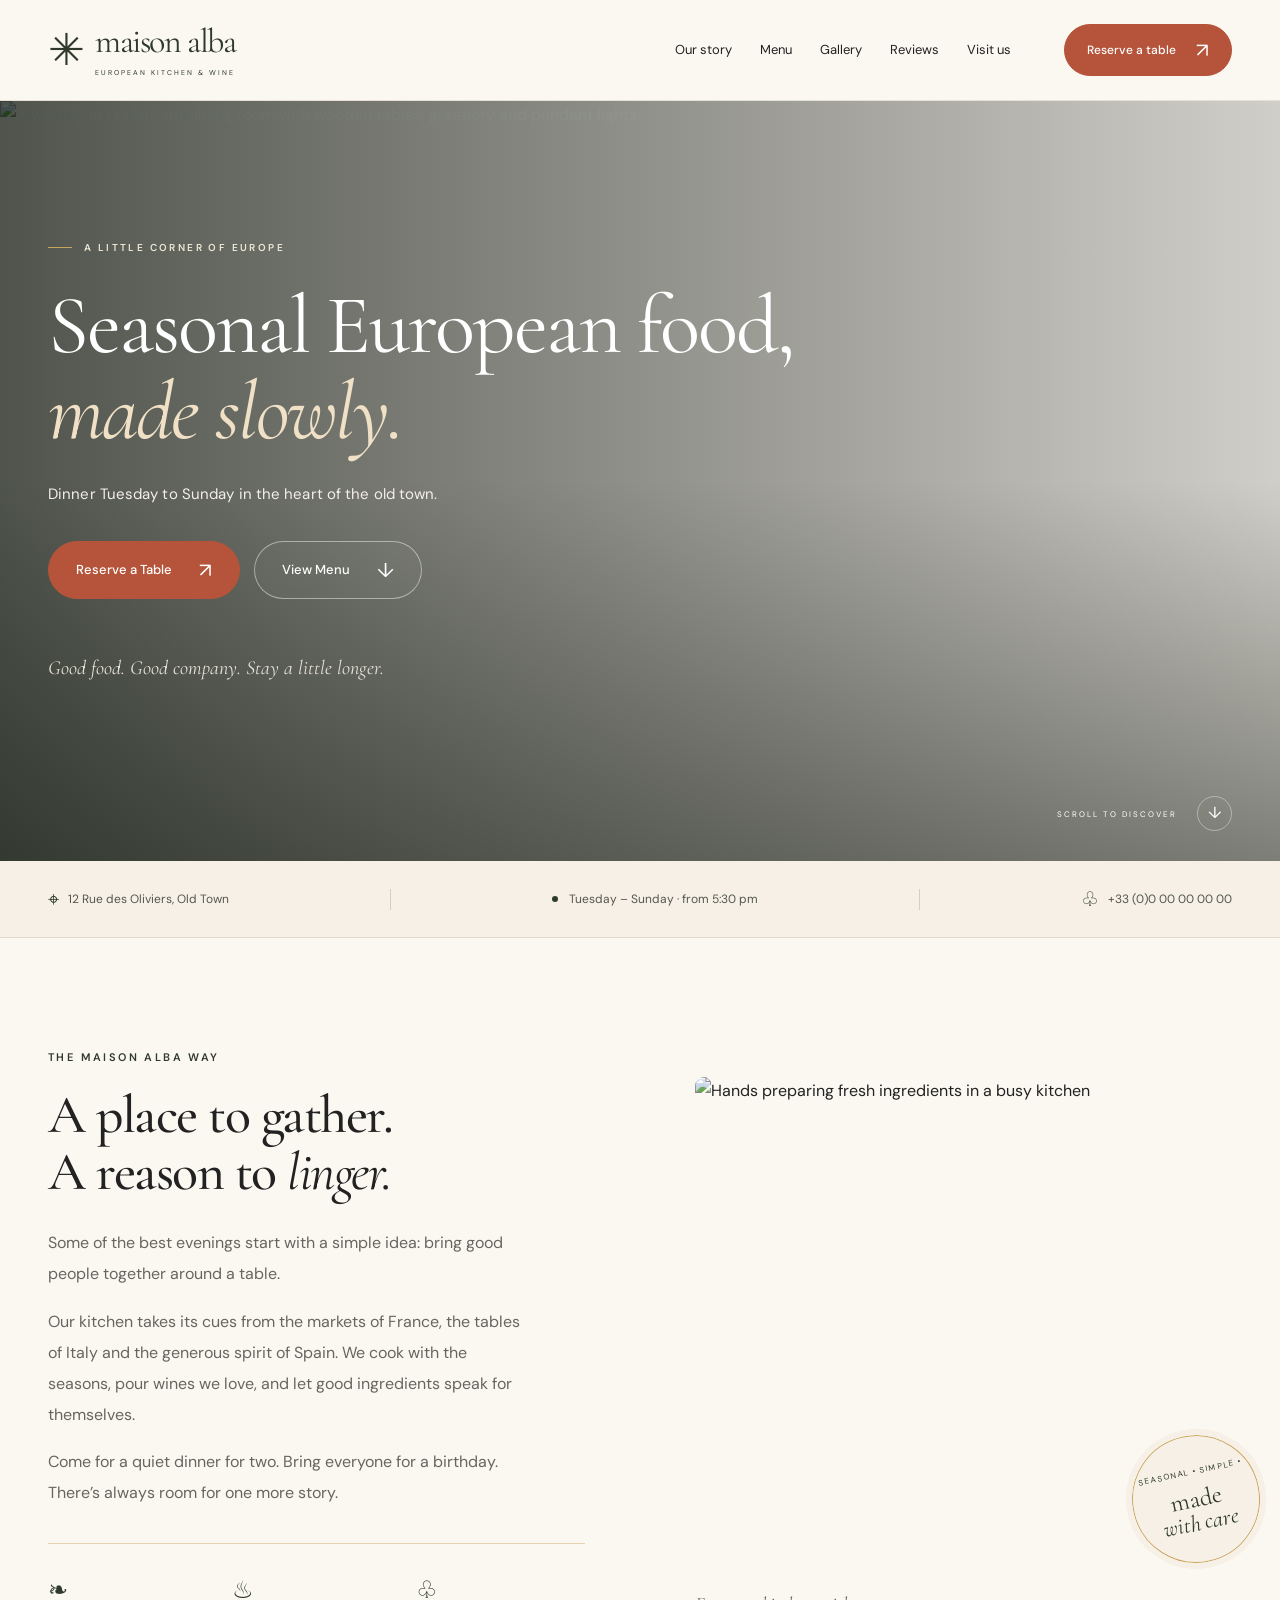
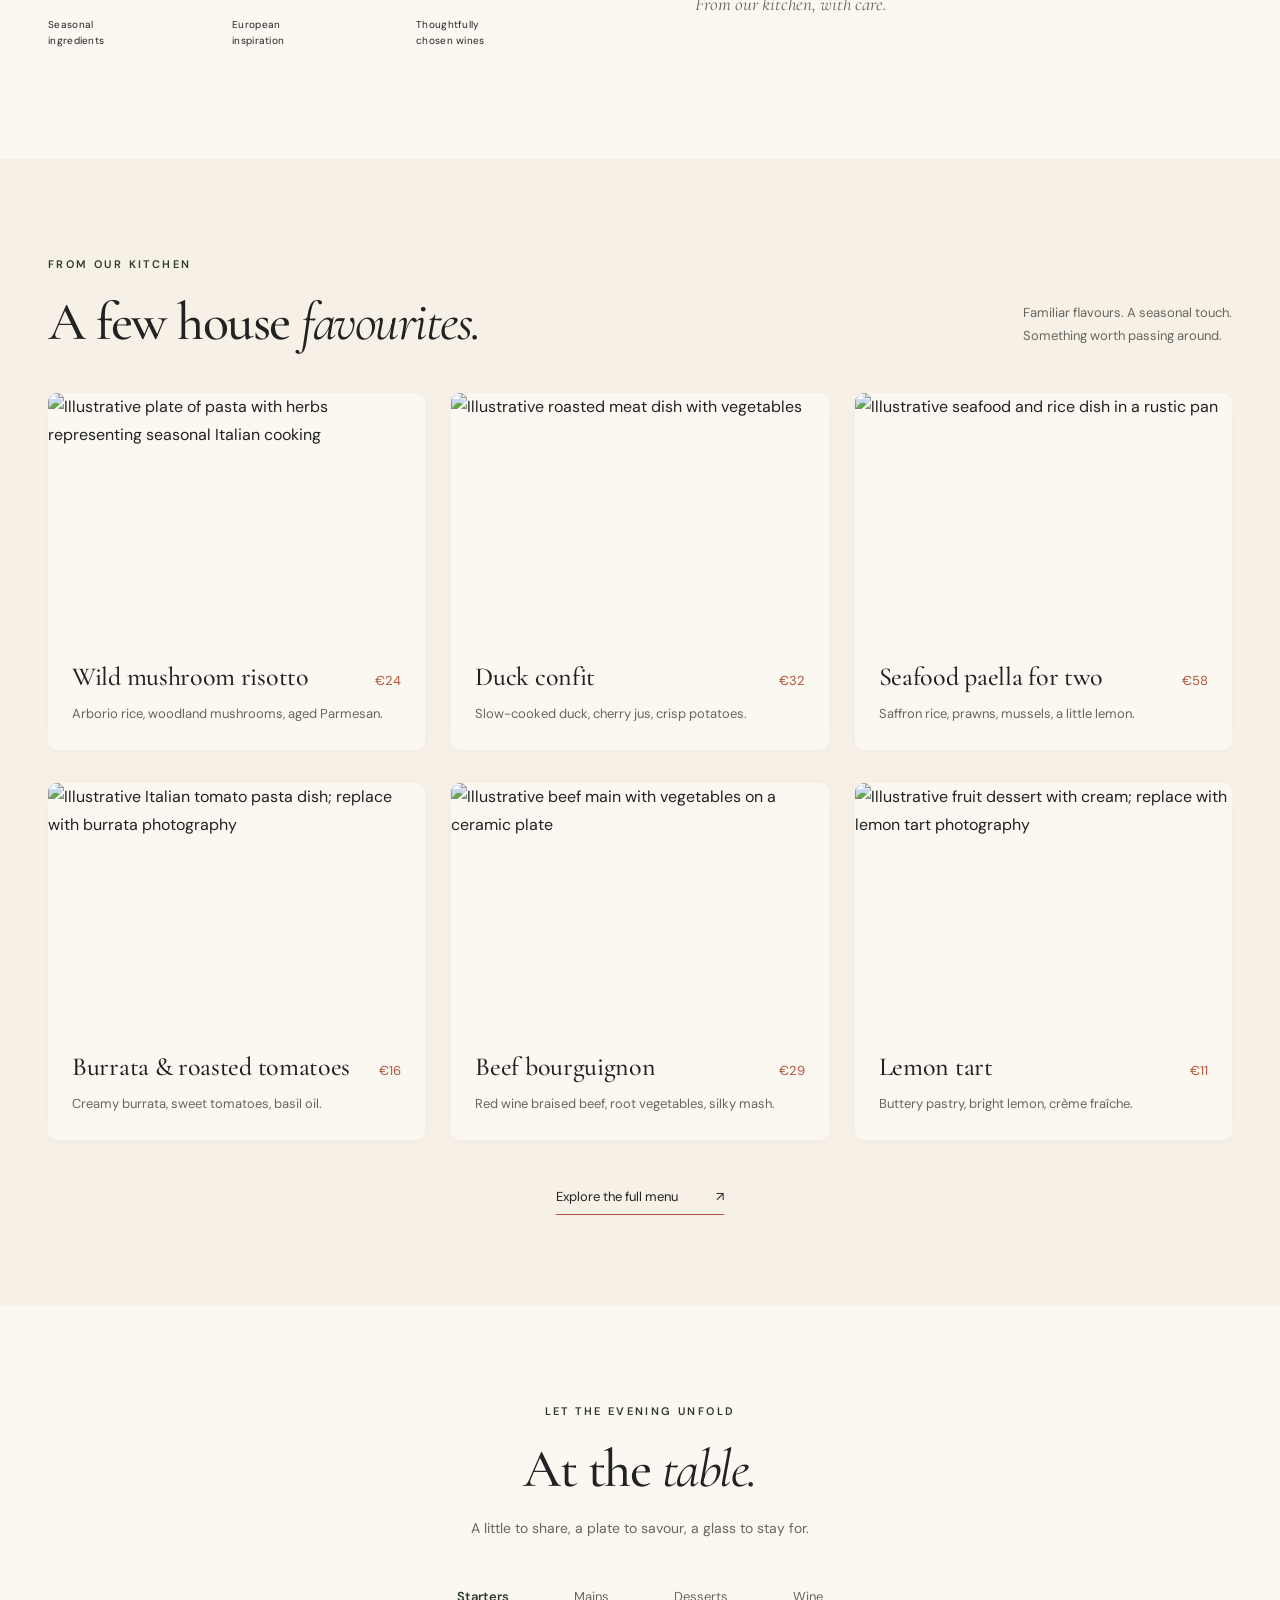
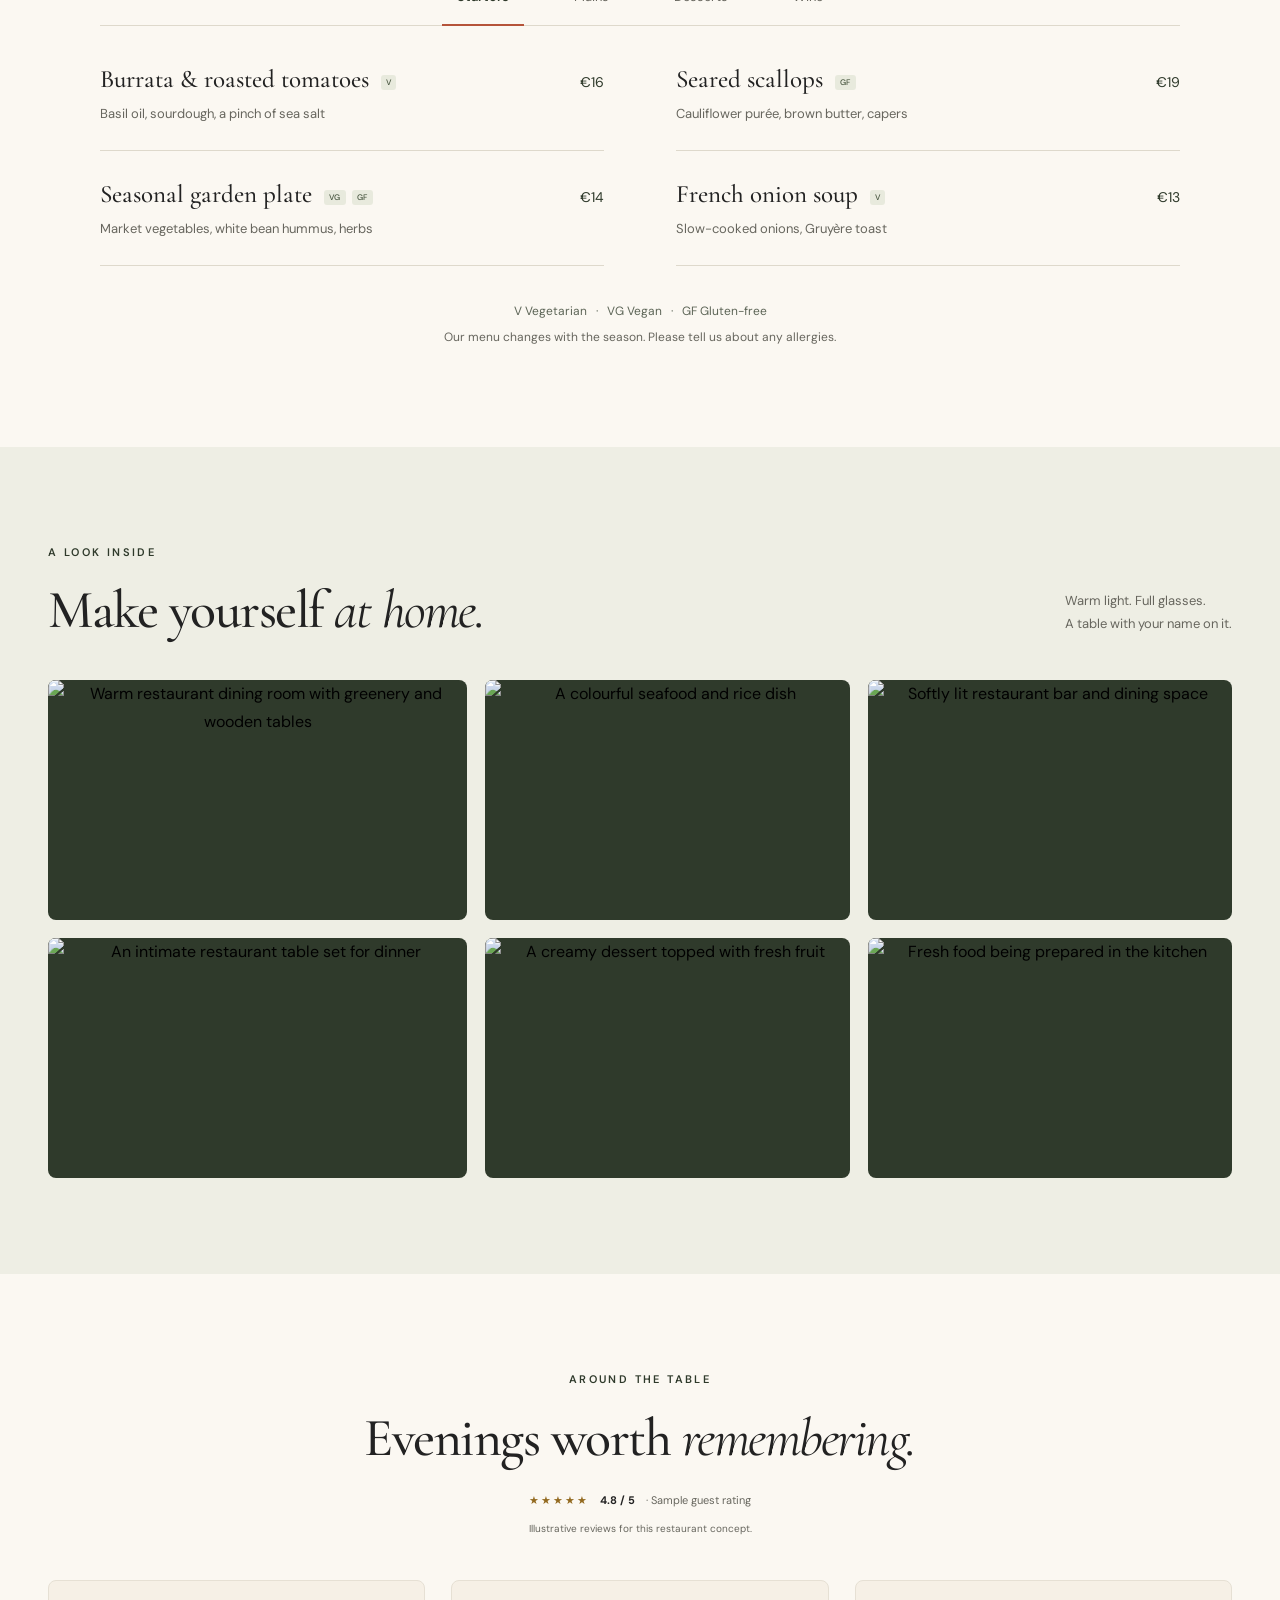
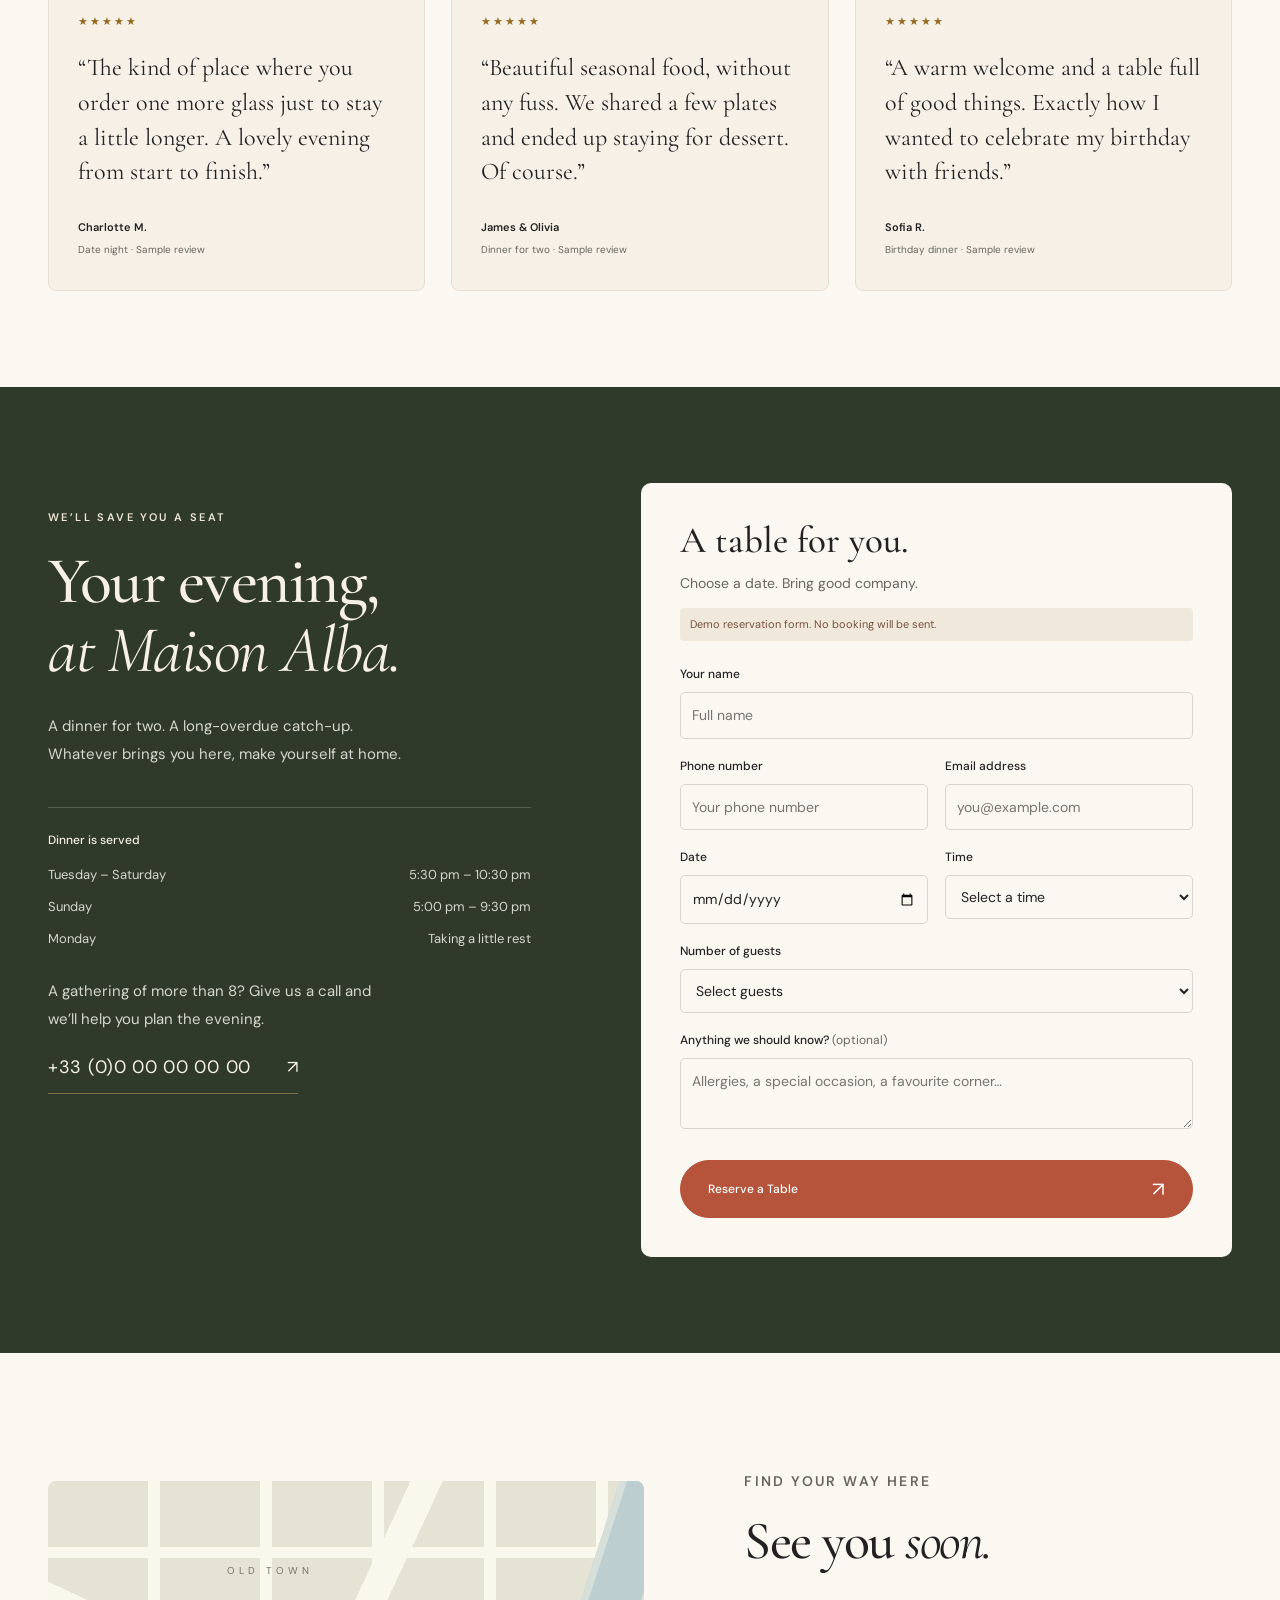
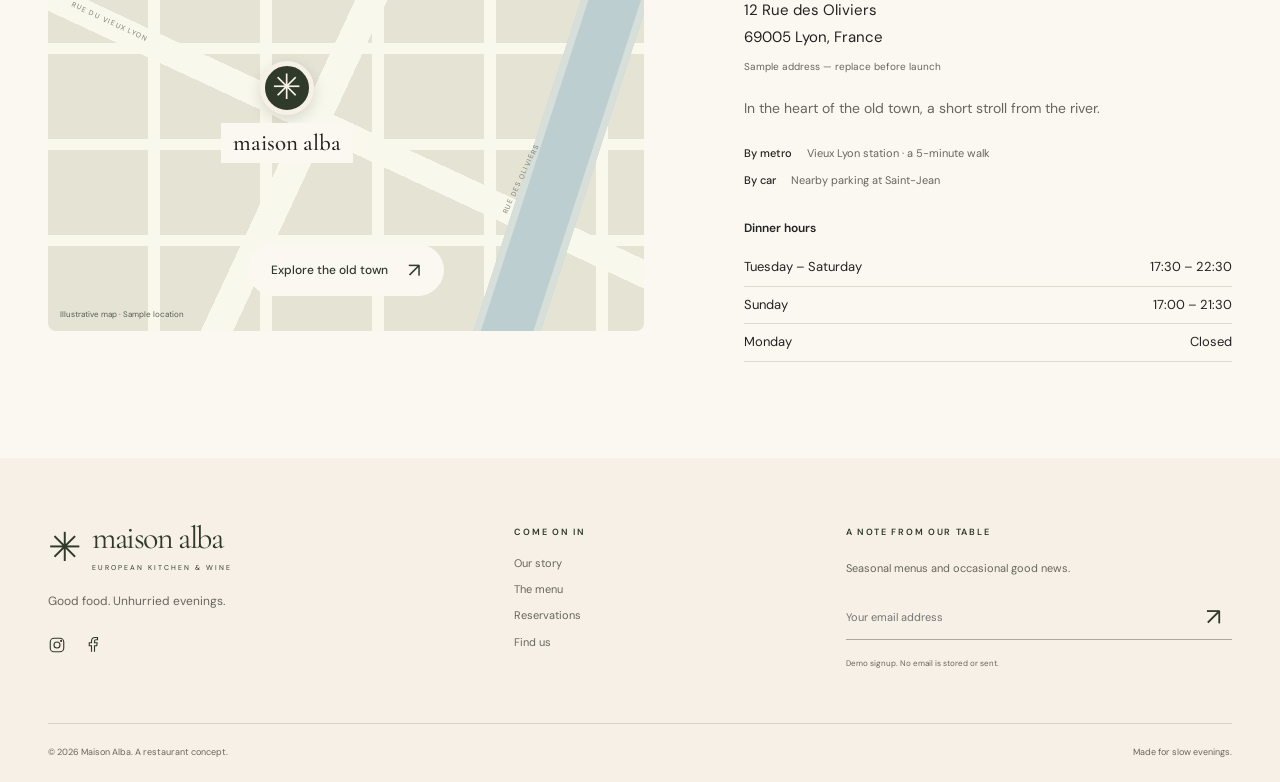
==== index.html @ 24b4eaa9 "Add Maison Alba restaurant landing page" ====
<!doctype html>
<html lang="en">
<head>
  <meta charset="utf-8">
  <meta name="viewport" content="width=device-width, initial-scale=1">
  <meta name="theme-color" content="#2F3A2B">
  <title>Maison Alba | Seasonal European Food, Made Slowly</title>
  <meta name="description" content="A little corner of Europe in the old town. Explore seasonal plates, discover the menu, and plan a relaxed evening at Maison Alba.">
  <meta property="og:title" content="Maison Alba — Good food. Unhurried evenings.">
  <meta property="og:description" content="Seasonal European food, made slowly. Discover our menu and find your place at the table.">
  <meta property="og:type" content="website">
  <meta property="og:url" content="https://maison-alba-old-town.bluishpig2.chatgpt.site">
  <meta property="og:image" content="https://images.unsplash.com/photo-1517248135467-4c7edcad34c4?auto=format&fit=crop&w=1200&q=85">
  <link rel="preconnect" href="https://fonts.googleapis.com">
  <link rel="preconnect" href="https://fonts.gstatic.com" crossorigin>
  <link href="https://fonts.googleapis.com/css2?family=Cormorant+Garamond:ital,wght@0,400;0,500;0,600;1,400;1,500&family=DM+Sans:wght@400;450;500;600;700&display=swap" rel="stylesheet">
  <link rel="preload" as="image" href="https://images.unsplash.com/photo-1517248135467-4c7edcad34c4?auto=format&fit=crop&w=1200&q=85">
  <link rel="stylesheet" href="styles.css">
  <!-- Demo business details: replace from config.js before using for a real restaurant. -->
  <script type="application/ld+json">{"@context":"https://schema.org","@type":"Restaurant","name":"Maison Alba (demonstration)","servesCuisine":["French","Italian","Spanish","Modern European"],"url":"https://maison-alba-old-town.bluishpig2.chatgpt.site","priceRange":"€€€","telephone":"+33 0 00 00 00 00","address":{"@type":"PostalAddress","streetAddress":"12 Rue des Oliviers (sample address)","addressLocality":"Lyon","postalCode":"69005","addressCountry":"FR"},"openingHoursSpecification":[{"@type":"OpeningHoursSpecification","dayOfWeek":["Tuesday","Wednesday","Thursday","Friday","Saturday"],"opens":"17:30","closes":"22:30"},{"@type":"OpeningHoursSpecification","dayOfWeek":"Sunday","opens":"17:00","closes":"21:30"}]}</script>
</head>
<body>
  <a class="skip-link" href="#main">Skip to content</a>
  <!-- Header -->
  <header class="header">
    <div class="header-inner wrap">
      <a class="wordmark" href="#" aria-label="Maison Alba home"><span class="brand-flower" aria-hidden="true">✳</span><span>maison alba<small>EUROPEAN KITCHEN & WINE</small></span></a>
      <nav class="navigation" id="navigation" aria-label="Main navigation"><a href="#story">Our story</a><a href="#menu">Menu</a><a href="#gallery">Gallery</a><a href="#reviews">Reviews</a><a href="#visit">Visit us</a></nav>
      <div class="header-actions"><a class="button button-small" href="#reserve">Reserve a table <span aria-hidden="true">↗</span></a><button class="menu-toggle" aria-label="Open menu" aria-expanded="false" aria-controls="navigation"><span></span><span></span></button></div>
    </div>
  </header>
  <main id="main">
    <!-- Hero -->
    <section class="hero" aria-labelledby="hero-title">
      <img class="hero-image" src="https://images.unsplash.com/photo-1517248135467-4c7edcad34c4?auto=format&fit=crop&w=1200&q=85" alt="A warmly lit restaurant dining room with wooden tables, greenery and pendant lights" width="2000" height="1333" fetchpriority="high">
      <div class="hero-shade"></div>
      <div class="hero-content wrap">
        <p class="eyebrow light"><span></span> A LITTLE CORNER OF EUROPE</p>
        <h1 id="hero-title">Seasonal European food,<br><em>made slowly.</em></h1>
        <p class="hero-subtitle">Dinner Tuesday to Sunday in the heart of the old town.</p>
        <div class="hero-buttons"><a class="button" href="#reserve">Reserve a Table <span aria-hidden="true">↗</span></a><a class="button button-outline" href="#menu">View Menu <span aria-hidden="true">↓</span></a></div>
        <p class="hero-footnote">Good food. Good company. Stay a little longer.</p>
      </div>
      <a href="#story" class="scroll-hint" aria-label="Discover our story"><span>SCROLL TO DISCOVER</span><span aria-hidden="true">↓</span></a>
    </section>
    <div class="info-strip"><div class="wrap"><a href="#visit"><span aria-hidden="true">⌖</span> 12 Rue des Oliviers, Old Town</a><span class="info-divider"></span><p><span class="open-dot"></span> Tuesday – Sunday · from 5:30 pm</p><span class="info-divider"></span><a data-phone href="#visit"><span aria-hidden="true">♧</span> +33 (0)0 00 00 00 00</a></div></div>
    <!-- Story -->
    <section class="story section wrap" id="story">
      <div class="story-copy reveal"><p class="eyebrow">THE MAISON ALBA WAY</p><h2>A place to gather.<br>A reason to <em>linger.</em></h2><p>Some of the best evenings start with a simple idea: bring good people together around a table.</p><p>Our kitchen takes its cues from the markets of France, the tables of Italy and the generous spirit of Spain. We cook with the seasons, pour wines we love, and let good ingredients speak for themselves.</p><p>Come for a quiet dinner for two. Bring everyone for a birthday. There’s always room for one more story.</p><div class="story-highlights"><div><span aria-hidden="true">❧</span>Seasonal<br>ingredients</div><div><span aria-hidden="true">♨</span>European<br>inspiration</div><div><span aria-hidden="true">♧</span>Thoughtfully<br>chosen wines</div></div></div>
      <div class="story-photo reveal"><img src="assets/kitchen.jpg" loading="lazy" width="900" height="1100" alt="Hands preparing fresh ingredients in a busy kitchen"><span class="photo-note">From our kitchen, with care.</span><div class="round-stamp" aria-hidden="true">SEASONAL • SIMPLE •<br><b>made<br><i>with care</i></b></div></div>
    </section>
    <!-- Signature dishes -->
    <section class="signature section" id="dishes"><div class="wrap"><div class="section-heading reveal"><div><p class="eyebrow">FROM OUR KITCHEN</p><h2>A few house <em>favourites.</em></h2></div><p>Familiar flavours. A seasonal touch.<br>Something worth passing around.</p></div><div class="dish-grid" id="dish-grid"></div><div class="center section-link"><a class="text-link" href="#menu">Explore the full menu <span aria-hidden="true">↗</span></a></div></div></section>
    <!-- Tabbed menu -->
    <section class="menu-section section wrap" id="menu"><div class="center reveal"><p class="eyebrow">LET THE EVENING UNFOLD</p><h2>At the <em>table.</em></h2><p>A little to share, a plate to savour, a glass to stay for.</p></div><div class="menu-tabs" role="tablist" aria-label="Menu categories"><button id="tab-starters" role="tab" aria-selected="true" aria-controls="menu-panel" data-category="Starters">Starters</button><button id="tab-mains" role="tab" aria-selected="false" aria-controls="menu-panel" tabindex="-1" data-category="Mains">Mains</button><button id="tab-desserts" role="tab" aria-selected="false" aria-controls="menu-panel" tabindex="-1" data-category="Desserts">Desserts</button><button id="tab-wine" role="tab" aria-selected="false" aria-controls="menu-panel" tabindex="-1" data-category="Wine">Wine</button></div><div id="menu-panel" class="menu-items" role="tabpanel" aria-labelledby="tab-starters" tabindex="0"></div><p class="menu-note">V Vegetarian &nbsp; · &nbsp; VG Vegan &nbsp; · &nbsp; GF Gluten-free<br><span>Our menu changes with the season. Please tell us about any allergies.</span></p></section>
    <!-- Gallery -->
    <section class="gallery-section section" id="gallery"><div class="wrap"><div class="section-heading reveal"><div><p class="eyebrow">A LOOK INSIDE</p><h2>Make yourself <em>at home.</em></h2></div><p>Warm light. Full glasses.<br>A table with your name on it.</p></div><div class="gallery-grid" id="gallery-grid"></div></div></section>
    <!-- Clearly labelled illustrative reviews -->
    <section class="reviews section wrap" id="reviews"><div class="center reveal"><p class="eyebrow">AROUND THE TABLE</p><h2>Evenings worth <em>remembering.</em></h2><div class="rating-badge"><span aria-hidden="true">★★★★★</span> <b>4.8 / 5</b> <span>· Sample guest rating</span></div><p class="demo-caption">Illustrative reviews for this restaurant concept.</p></div><div class="review-grid"><figure class="review-card reveal"><div class="stars" aria-label="5 out of 5 stars">★★★★★</div><blockquote>“The kind of place where you order one more glass just to stay a little longer. A lovely evening from start to finish.”</blockquote><figcaption>Charlotte M.<span>Date night · Sample review</span></figcaption></figure><figure class="review-card reveal"><div class="stars" aria-label="5 out of 5 stars">★★★★★</div><blockquote>“Beautiful seasonal food, without any fuss. We shared a few plates and ended up staying for dessert. Of course.”</blockquote><figcaption>James & Olivia<span>Dinner for two · Sample review</span></figcaption></figure><figure class="review-card reveal"><div class="stars" aria-label="5 out of 5 stars">★★★★★</div><blockquote>“A warm welcome and a table full of good things. Exactly how I wanted to celebrate my birthday with friends.”</blockquote><figcaption>Sofia R.<span>Birthday dinner · Sample review</span></figcaption></figure></div></section>
    <!-- Reservation inquiry demo: connect an endpoint in config.js for production. -->
    <section class="reservation-section section" id="reserve"><div class="wrap reservation-grid"><div class="reservation-copy reveal"><p class="eyebrow light">WE’LL SAVE YOU A SEAT</p><h2>Your evening,<br><em>at Maison Alba.</em></h2><p>A dinner for two. A long-overdue catch-up.<br>Whatever brings you here, make yourself at home.</p><div class="reservation-hours"><h3>Dinner is served</h3><p>Tuesday – Saturday <span>5:30 pm – 10:30 pm</span></p><p>Sunday <span>5:00 pm – 9:30 pm</span></p><p>Monday <span>Taking a little rest</span></p></div><p class="group-note">A gathering of more than 8? Give us a call and we’ll help you plan the evening.</p><a class="light-link" data-phone href="#visit">+33 (0)0 00 00 00 00 <span aria-hidden="true">↗</span></a></div><form class="reservation-form" id="reservation-form" novalidate><h3>A table for you.</h3><p class="form-intro">Choose a date. Bring good company.</p><p class="demo-notice">Demo reservation form. No booking will be sent.</p><div class="form-grid"><div class="field full"><label for="name">Your name</label><input id="name" name="name" autocomplete="name" placeholder="Full name" required maxlength="100"><span class="error" id="name-error"></span></div><div class="field"><label for="phone">Phone number</label><input id="phone" name="phone" autocomplete="tel" type="tel" placeholder="Your phone number" required maxlength="30"><span class="error" id="phone-error"></span></div><div class="field"><label for="email">Email address</label><input id="email" name="email" autocomplete="email" type="email" placeholder="you@example.com" required maxlength="160"><span class="error" id="email-error"></span></div><div class="field"><label for="date">Date</label><input id="date" name="date" type="date" required><span class="error" id="date-error"></span></div><div class="field"><label for="time">Time</label><select id="time" name="time" required><option value="">Select a time</option>17:30</option><option>18:00</option><option>18:30</option><option>19:00</option><option>19:30</option><option>20:00</option><option>20:30</option><option>21:00</option></select><span class="error" id="time-error"></span></div><div class="field full"><label for="guests">Number of guests</label><select id="guests" name="guests" required><option value="">Select guests</option><option value="1">1 guest</option><option value="2">2 guests</option><option value="3">3 guests</option><option value="4">4 guests</option><option value="5">5 guests</option><option value="6">6 guests</option><option value="7">7 guests</option><option value="8">8 guests</option></select><span class="error" id="guests-error"></span></div><div class="field full"><label for="requests">Anything we should know? <span>(optional)</span></label><textarea id="requests" name="requests" rows="2" placeholder="Allergies, a special occasion, a favourite corner…" maxlength="1000"></textarea></div></div><button class="button form-submit" type="submit">Reserve a Table <span aria-hidden="true">↗</span></button><p class="form-status" id="reservation-status" role="status" tabindex="-1"></p></form></div></section>
    <!-- Visit: intentionally a map placeholder, with a real external directions action. -->
    <section class="visit section wrap" id="visit"><div class="visit-map" role="img" aria-label="Illustrative street map of the old town. This is a map placeholder, not the restaurant’s actual location."><div class="map-river"></div><span class="map-street street-one">RUE DU VIEUX LYON</span><span class="map-street street-two">RUE DES OLIVIERS</span><div class="map-pin"><span aria-hidden="true">✳</span><b>maison alba</b></div><span class="map-label">OLD TOWN</span><span class="map-disclaimer">Illustrative map · Sample location</span><a class="button button-small" href="https://www.google.com/maps/search/?api=1&query=Vieux+Lyon+France" target="_blank" rel="noopener">Explore the old town <span aria-hidden="true">↗</span></a></div><div class="visit-copy reveal"><p class="eyebrow">FIND YOUR WAY HERE</p><h2>See you <em>soon.</em></h2><address>12 Rue des Oliviers<br>69005 Lyon, France <small>Sample address — replace before launch</small></address><p>In the heart of the old town, a short stroll from the river.</p><div class="travel-info"><p><b>By metro</b> Vieux Lyon station · a 5-minute walk</p><p><b>By car</b> Nearby parking at Saint-Jean</p></div><table><caption>Dinner hours</caption><tbody><tr><th scope="row">Tuesday – Saturday</th><td>17:30 – 22:30</td></tr><tr><th scope="row">Sunday</th><td>17:00 – 21:30</td></tr><tr><th scope="row">Monday</th><td>Closed</td></tr></tbody></table></div></section>
  </main>
  <!-- Footer -->
  <footer class="footer"><div class="wrap footer-top"><div><a class="wordmark" href="#"><span class="brand-flower" aria-hidden="true">✳</span><span>maison alba<small>EUROPEAN KITCHEN & WINE</small></span></a><p>Good food. Unhurried evenings.</p><div class="social-links"><a href="https://www.instagram.com/" target="_blank" rel="noopener" aria-label="Instagram (placeholder profile)"><svg viewBox="0 0 24 24" aria-hidden="true"><rect x="3" y="3" width="18" height="18" rx="5"/><circle cx="12" cy="12" r="4"/><circle cx="17.5" cy="6.5" r=".7"/></svg></a><a href="https://www.facebook.com/" target="_blank" rel="noopener" aria-label="Facebook (placeholder profile)"><svg viewBox="0 0 24 24" aria-hidden="true"><path d="M14 21v-8h3l.5-4H14V7c0-1 .5-2 2-2h2V2h-3c-3 0-5 2-5 5v2H7v4h3v8"/></svg></a></div></div><div class="footer-nav"><p class="eyebrow">COME ON IN</p><a href="#story">Our story</a><a href="#menu">The menu</a><a href="#reserve">Reservations</a><a href="#visit">Find us</a></div><div class="newsletter"><p class="eyebrow">A NOTE FROM OUR TABLE</p><p>Seasonal menus and occasional good news.</p><form id="newsletter-form" novalidate><label class="sr-only" for="newsletter-email">Email address</label><div class="newsletter-input"><input id="newsletter-email" type="email" placeholder="Your email address" autocomplete="email" required><button type="submit" aria-label="Join the newsletter">↗</button></div><p id="newsletter-status" role="status"></p></form><small>Demo signup. No email is stored or sent.</small></div></div><div class="wrap footer-bottom"><span>© <span id="year">2026</span> Maison Alba. A restaurant concept.</span><span>Made for slow evenings.</span></div></footer>
  <div class="mobile-reserve"><a class="button" href="#reserve">Reserve a Table <span aria-hidden="true">↗</span></a></div>
  <dialog id="lightbox" aria-label="Photo gallery"><button class="lightbox-close" aria-label="Close photo">×</button><button class="lightbox-prev" aria-label="Previous photo">←</button><figure><img id="lightbox-image" src="https://images.unsplash.com/photo-1517248135467-4c7edcad34c4?auto=format&fit=crop&w=1200&q=85" alt=""><figcaption id="lightbox-caption"></figcaption></figure><button class="lightbox-next" aria-label="Next photo">→</button></dialog>
  <script src="config.js"></script><script src="app.js"></script>
</body>
</html>
---- styles.css ----
/* Foundations */
:root{--olive:#2f3a2b;--cream:#f6f0e6;--paper:#fbf8f2;--terracotta:#b5543a;--gold:#c9a45c;--ink:#222;--muted:#67665e;--line:#ded9cc;--serif:'Cormorant Garamond',Georgia,serif;--sans:'DM Sans',sans-serif}
*{box-sizing:border-box}html{scroll-behavior:smooth;scroll-padding-top:105px}body{margin:0;background:var(--paper);color:var(--ink);font-family:var(--sans);font-size:16px;line-height:1.75}button,input,select,textarea{font:inherit}button,a,input,select,textarea{-webkit-tap-highlight-color:transparent}a{color:inherit;text-decoration:none}button{cursor:pointer}button:disabled{cursor:wait;opacity:.65}img{display:block;width:100%;object-fit:cover}h1,h2,h3,p,figure{margin:0}h1,h2,h3{font-family:var(--serif);font-weight:500;line-height:1.05}h2{font-size:clamp(43px,4.2vw,61px);letter-spacing:-1.5px}h2 em,h1 em{font-weight:400}h3{font-size:30px}p+p{margin-top:16px}::selection{background:#d6c59f;color:var(--olive)}:focus-visible{outline:3px solid var(--terracotta);outline-offset:5px}.wrap{width:min(1200px,calc(100% - 96px));margin-inline:auto}.section{padding-top:96px;padding-bottom:96px}.center{text-align:center}.eyebrow{font-size:11px;letter-spacing:2.4px;font-weight:600;color:var(--olive);margin-bottom:20px}.eyebrow.light{color:#eee7d6}.button{display:inline-flex;align-items:center;justify-content:center;gap:27px;min-height:52px;padding:13px 27px;background:var(--terracotta);border:1px solid var(--terracotta);border-radius:40px;color:#fff;font-size:13px;font-weight:500;line-height:1.5;transition:transform .2s,background .2s,box-shadow .2s;white-space:nowrap}.button:hover{transform:translateY(-3px);background:#98452f;box-shadow:0 6px 20px #0001}.button span{font-size:20px;font-weight:400}.button-small{min-height:45px;padding:10px 22px;font-size:12px;gap:20px}.button-outline{border-color:#ffffff75;background:#ffffff08;backdrop-filter:blur(4px)}.button-outline:hover{background:#ffffff20}.text-link{font-size:13px;border-bottom:1px solid var(--terracotta);padding-bottom:9px}.text-link span{margin-left:35px}.skip-link{position:fixed;top:-100px;left:20px;background:var(--cream);padding:12px;z-index:100}.skip-link:focus{top:10px}.sr-only{position:absolute;width:1px;height:1px;padding:0;overflow:hidden;clip:rect(0,0,0,0);white-space:nowrap;border:0}
/* Sticky navigation */
.header{position:sticky;top:0;z-index:30;background:var(--paper);border-bottom:1px solid #e6e0d5}.header-inner{height:100px;display:flex;align-items:center;justify-content:space-between;gap:30px}.wordmark{display:inline-flex;align-items:center;gap:10px;color:var(--olive);flex-shrink:0}.wordmark>span:last-child{font-family:var(--serif);font-size:34px;line-height:1;letter-spacing:-1.4px}.wordmark small{font-family:var(--sans);display:block;letter-spacing:2px;font-size:7px;margin-top:10px;text-align:center}.brand-flower{font-size:44px;line-height:1;font-weight:400}.navigation{display:flex;gap:28px;margin-left:auto;margin-right:23px;font-size:12px}.navigation a{padding-block:10px;position:relative}.navigation a:after{content:'';position:absolute;height:1px;bottom:4px;left:0;right:100%;background:var(--terracotta);transition:right .25s}.navigation a:hover:after{right:0}.header-actions{display:flex;align-items:center;gap:18px}.menu-toggle{display:none;border:0;background:none;width:30px;height:32px;padding:6px 0}.menu-toggle span{display:block;height:1px;background:var(--olive);margin:6px 0;transition:transform .2s}
/* Immersive hero and location strip */
.hero{position:relative;min-height:665px;height:min(760px,calc(100svh - 100px));max-height:850px;isolation:isolate;color:white;display:flex;align-items:center}.hero-image{position:absolute;inset:0;height:100%;z-index:-3;object-position:center 57%}.hero-shade{position:absolute;inset:0;z-index:-2;background:linear-gradient(90deg,#11180fbb 0%,#171c1475 52%,#171b1430 100%),linear-gradient(0deg,#12180d70,transparent 50%)}.hero-content{padding-top:28px;padding-bottom:65px}.hero .eyebrow{font-size:10px;display:flex;align-items:center;gap:12px;margin-bottom:26px}.hero .eyebrow span{width:24px;height:1px;background:var(--gold)}h1{font-size:clamp(62px,6.5vw,94px);font-weight:400;letter-spacing:-2px;line-height:1.04;max-width:1000px;text-wrap:balance}h1 em{color:#efe0c6}.hero-subtitle{font-size:15px;margin-top:25px;color:#f5f0e7;letter-spacing:.1px}.hero-buttons{display:flex;gap:14px;margin-top:34px}.hero-footnote{font-family:var(--serif);font-style:italic;font-size:20px;color:#e7e1d5;margin-top:52px}.scroll-hint{position:absolute;bottom:30px;right:max(48px,calc((100vw - 1200px)/2));display:flex;align-items:center;gap:20px}.scroll-hint span:first-child{font-size:8px;letter-spacing:2px}.scroll-hint span:last-child{border:1px solid #ffffff60;border-radius:50%;width:35px;height:35px;text-align:center;line-height:32px}.info-strip{background:var(--cream);border-bottom:1px solid var(--line)}.info-strip .wrap{display:flex;align-items:center;justify-content:space-between;gap:25px;min-height:76px;font-size:11px;color:#54574e}.info-strip p{margin:0}.info-strip a{display:flex;align-items:center;gap:9px}.info-strip a>span{font-size:20px;color:var(--olive)}.info-divider{width:1px;height:21px;background:#d9cfb8}.open-dot{display:inline-block;width:6px;height:6px;background:var(--olive);border-radius:50%;vertical-align:middle;margin-right:8px}
/* Our story */
.story{display:grid;grid-template-columns:1fr 1fr;gap:110px;align-items:center;padding-top:110px;padding-bottom:110px}.story-copy h2{margin-bottom:27px}.story-copy>p:not(.eyebrow){font-size:14px;color:var(--muted);max-width:480px;line-height:1.95}.story-photo{position:relative;padding-bottom:29px}.story-photo>img{height:515px;border-radius:9px;object-position:42% center;filter:saturate(.7)}.photo-note{position:absolute;bottom:0;left:0;font-family:var(--serif);font-size:19px;font-style:italic;color:var(--muted)}.round-stamp{position:absolute;right:-28px;bottom:58px;width:128px;height:128px;border-radius:50%;background:var(--cream);border:1px solid var(--gold);outline:6px solid var(--cream);color:var(--olive);display:flex;align-items:center;justify-content:center;text-align:center;flex-direction:column;font-size:8px;letter-spacing:1.3px;transform:rotate(-12deg)}.round-stamp b{font:25px/.9 var(--serif);margin-top:10px;letter-spacing:0}.round-stamp i{font-size:23px}.story-highlights{display:grid;grid-template-columns:repeat(3,1fr);margin-top:34px;padding-top:27px;border-top:1px solid #c9a45c70;gap:15px}.story-highlights>div{font-size:10px;line-height:1.6;letter-spacing:.3px}.story-highlights span{display:block;font-size:24px;color:var(--olive);margin-bottom:8px}
/* Dish cards */
.signature{background:var(--cream)}.section-heading{display:flex;justify-content:space-between;align-items:flex-end;gap:40px;margin-bottom:42px}.section-heading>p{font-size:13px;line-height:1.8;color:var(--muted);padding-bottom:3px}.dish-grid{display:grid;grid-template-columns:repeat(3,1fr);gap:33px 26px}.dish-card{overflow:hidden;background:var(--paper);border-radius:9px;box-shadow:0 2px 12px #2f3a2b06}.dish-photo{overflow:hidden}.dish-photo img{height:248px;transition:transform .6s;filter:saturate(.8)}.dish-card:hover img{transform:scale(1.05)}.dish-copy{padding:22px 24px 25px}.dish-title{display:flex;align-items:baseline;justify-content:space-between;gap:10px}.dish-title h3{font-size:26px;letter-spacing:-.3px}.dish-title>span{font-size:13px;color:var(--terracotta);white-space:nowrap}.dish-copy p{font-size:11px;color:var(--muted);line-height:1.8;margin-top:9px}.section-link{margin-top:42px}
/* Menu */
.menu-section{max-width:1080px}.menu-section .center>p:last-child{margin-top:18px;font-size:14px;color:var(--muted)}.menu-tabs{display:flex;justify-content:center;gap:35px;margin:33px auto 40px;border-bottom:1px solid var(--line)}.menu-tabs button{border:0;background:none;padding:13px 15px 16px;font-size:13px;color:var(--muted);position:relative}.menu-tabs button[aria-selected=true]{color:var(--olive);font-weight:600}.menu-tabs button[aria-selected=true]:after{content:'';position:absolute;bottom:-1px;left:0;right:0;height:2px;background:var(--terracotta)}.menu-items{display:grid;grid-template-columns:1fr 1fr;column-gap:72px;row-gap:30px;min-height:200px}.menu-item{padding-bottom:23px;border-bottom:1px solid var(--line)}.menu-item-title{display:flex;justify-content:space-between;gap:18px;align-items:baseline}.menu-item h3{font-size:25px}.menu-item-title>span{font-size:14px;color:var(--olive)}.menu-item p{font-size:12px;color:var(--muted);margin-top:9px}.diet{display:inline-block;font-size:8px;letter-spacing:.4px;padding:1px 5px;background:#e8eadd;color:#47553f;border-radius:3px;margin-left:6px;vertical-align:middle;font-family:var(--sans);line-height:1.6}.menu-note{text-align:center;font-size:10px;color:#5d6557;margin-top:32px;line-height:2.2}.menu-note span{color:var(--muted)}
/* Gallery */
.gallery-section{background:#eeeee4}.gallery-grid{display:grid;grid-template-columns:1.15fr 1fr 1fr;grid-template-rows:240px 240px;gap:18px}.gallery-photo{padding:0;border:0;position:relative;overflow:hidden;border-radius:8px;background:var(--olive)}.gallery-photo img{height:100%;transition:transform .6s;filter:saturate(.7)}.gallery-photo:hover img{transform:scale(1.05)}.gallery-photo:after{content:'↗';position:absolute;bottom:15px;right:15px;width:33px;height:33px;border:1px solid #ffffff80;border-radius:50%;color:#fff;line-height:30px;background:#0002;opacity:0;transition:opacity .2s}.gallery-photo:hover:after,.gallery-photo:focus-visible:after{opacity:1}
/* Guest quotes */
.rating-badge{display:inline-flex;align-items:center;gap:11px;font-size:11px;margin-top:25px}.rating-badge>span:first-child,.stars{color:#936a20;letter-spacing:2px}.rating-badge>span:last-child{color:var(--muted)}.demo-caption{font-size:10px;color:var(--muted);margin-top:7px}.review-grid{display:grid;grid-template-columns:repeat(3,1fr);gap:26px;margin-top:42px}.review-card{padding:31px 29px;background:var(--cream);border:1px solid #e6e0d4;border-radius:8px}.stars{font-size:11px}.review-card blockquote{font-family:var(--serif);font-size:24px;line-height:1.45;margin:20px 0 28px}.review-card figcaption{font-size:11px;font-weight:600}.review-card figcaption span{display:block;font-weight:400;color:var(--muted);font-size:10px;margin-top:4px}
/* Reservations */
.reservation-section{background:var(--olive);color:var(--cream)}.reservation-grid{display:grid;grid-template-columns:.9fr 1.1fr;gap:110px;align-items:start}.reservation-copy{padding-top:25px}.reservation-copy h2{font-size:66px}.reservation-copy>p:not(.eyebrow){color:#d5d8ce;font-size:13px;margin-top:26px;line-height:1.9}.reservation-hours{margin-top:38px;border-top:1px solid #ffffff30;padding-top:26px}.reservation-hours h3{font-family:var(--sans);font-size:12px;margin-bottom:18px;font-weight:500}.reservation-hours p{font-size:11px;color:#d5d8ce;display:flex;justify-content:space-between;gap:20px}.reservation-hours p+p{margin-top:9px}.reservation-copy .group-note{font-size:11px;max-width:340px;margin-top:30px}.light-link{display:inline-block;font-size:18px;letter-spacing:.7px;margin-top:18px;border-bottom:1px solid #c9a45c80;padding-bottom:10px}.light-link span{margin-left:30px}.reservation-form{background:var(--paper);color:var(--ink);border-radius:10px;padding:39px}.reservation-form h3{font-size:37px}.form-intro{font-size:12px;color:var(--muted);margin-top:10px}.demo-notice{font-size:10px;color:#77523f;margin:13px 0 23px;padding:7px 10px;background:#f0e9db;border-radius:4px}.form-grid{display:grid;grid-template-columns:1fr 1fr;gap:17px}.field{min-width:0}.field.full{grid-column:1/-1}.field label{display:block;font-size:10px;font-weight:500;margin-bottom:7px}.field label span{font-weight:400;color:var(--muted)}.field input,.field select,.field textarea{width:100%;min-width:0;background:transparent;border:1px solid #d7d6cc;border-radius:5px;padding:10px 11px;font-size:11px;color:var(--ink);min-height:42px}.field input::placeholder,.field textarea::placeholder{color:#75756d;opacity:1}.field textarea{resize:vertical;min-height:80px}.field input[aria-invalid=true],.field select[aria-invalid=true]{border-color:#a13e2b}.error{display:block;font-size:10px;color:#a13e2b;line-height:1.5;margin-top:4px}.error:empty{display:none}.form-submit{margin-top:22px;width:100%;font-size:12px;justify-content:space-between}.form-status{font-size:12px;color:var(--olive);margin-top:13px;line-height:1.7}.form-status:empty{display:none}
/* Visit */
.visit{display:grid;grid-template-columns:1.1fr .9fr;gap:100px;align-items:center}.visit-copy h2{margin-bottom:27px}.visit-copy address{font-style:normal;font-size:15px;line-height:1.8}.visit-copy address small{display:block;font-size:10px;color:var(--muted);margin-top:7px}.visit-copy>p{font-size:12px;color:var(--muted);margin-top:20px}.travel-info{margin-top:24px}.travel-info p{font-size:11px;color:var(--muted);margin-top:7px}.travel-info b{font-weight:500;color:var(--ink);margin-right:12px}.visit table{width:100%;border-collapse:collapse;margin-top:28px;font-size:11px}.visit caption{text-align:left;font-size:12px;margin-bottom:10px;font-weight:600}.visit th{text-align:left;font-weight:400}.visit td{text-align:right}.visit td,.visit th{padding:7px 0;border-bottom:1px solid var(--line)}.visit-map{height:450px;background-color:#e5e3d3;background-image:linear-gradient(25deg,transparent 44%,#f9f8ec 44%,#f9f8ec 48%,transparent 48%),linear-gradient(115deg,transparent 45%,#f9f8ec 45%,#f9f8ec 49%,transparent 49%),repeating-linear-gradient(0deg,transparent 0,transparent 85px,#f9f8ec 85px,#f9f8ec 96px),repeating-linear-gradient(90deg,transparent 0,transparent 100px,#f9f8ec 100px,#f9f8ec 112px);position:relative;overflow:hidden;border-radius:8px}.map-river{position:absolute;right:35px;top:-80px;width:64px;height:630px;background:#bcced0;transform:rotate(18deg);border-inline:7px solid #d6dfd9}.map-pin{position:absolute;top:40%;left:29%;display:flex;align-items:center;flex-direction:column}.map-pin>span{width:54px;height:54px;color:var(--cream);background:var(--olive);border:5px solid var(--cream);border-radius:50%;font-size:35px;text-align:center;line-height:42px;box-shadow:0 5px 15px #0002}.map-pin b{font-family:var(--serif);font-size:23px;background:var(--paper);padding:0 12px;margin-top:8px;font-weight:500}.map-label{position:absolute;top:18%;left:30%;letter-spacing:4px;font-size:10px;color:#707866}.map-street{position:absolute;font-size:7px;letter-spacing:1px;color:#7b7e6e}.street-one{top:30%;left:20px;transform:rotate(25deg)}.street-two{top:65%;right:85px;transform:rotate(-65deg)}.visit-map>.button{position:absolute;bottom:35px;left:50%;transform:translateX(-50%);background:var(--paper);border-color:var(--paper);color:var(--olive)}.map-disclaimer{position:absolute;bottom:10px;left:12px;font-size:8px;color:#555e50}
/* Footer */
.footer{background:var(--cream);padding-top:64px}.footer-top{display:grid;grid-template-columns:1fr .65fr 1fr;gap:80px;padding-bottom:48px}.footer-top>div>p:not(.eyebrow){font-size:12px;color:var(--muted);margin-top:20px}.footer .wordmark>span:last-child{font-size:32px}.footer .wordmark .brand-flower{font-size:40px}.social-links{display:flex;gap:18px;margin-top:24px}.social-links svg{height:18px;width:18px;fill:none;stroke:var(--olive);stroke-width:1.5;display:block}.footer .eyebrow{font-size:9px;letter-spacing:1.7px;margin-top:3px;margin-bottom:18px}.footer-nav{display:flex;align-items:flex-start;flex-direction:column;gap:7px}.footer-nav .eyebrow{margin-bottom:6px}.footer-nav a{font-size:11px;color:var(--muted)}.newsletter>p:not(.eyebrow){font-size:11px!important;margin-top:0!important}.newsletter-input{display:flex;justify-content:space-between;border-bottom:1px solid #a8ad9b;margin-top:17px}.newsletter-input input{border:0;background:none;width:100%;font-size:11px;padding:10px 0;min-width:0}.newsletter-input button{background:none;border:0;color:var(--olive);font-size:24px;width:40px}.newsletter small{font-size:8px;color:var(--muted)}#newsletter-status{font-size:11px;color:var(--olive);margin-top:7px}.footer-bottom{border-top:1px solid #d8d3c7;display:flex;justify-content:space-between;padding-block:21px;font-size:9px;color:var(--muted)}.mobile-reserve{display:none}
/* Accessible image viewer */
#lightbox{padding:0;border:0;background:transparent;max-width:95vw;max-height:95svh;overflow:visible;color:white}#lightbox::backdrop{background:#11160fed}#lightbox figure{margin:0}#lightbox img{width:auto;max-width:80vw;height:auto;max-height:78svh;border-radius:6px;object-fit:contain}#lightbox figcaption{text-align:center;padding-top:13px;font-family:var(--serif);font-size:23px}#lightbox button{position:absolute;z-index:1;border:1px solid #ffffff70;border-radius:50%;background:#263021;color:white;width:40px;height:40px;font-size:23px;line-height:1}.lightbox-close{right:0;top:-50px}.lightbox-prev{left:-50px;top:45%}.lightbox-next{right:-50px;top:45%}body.modal-open{overflow:hidden}
/* Responsive layouts and reduced motion */
.reveal{opacity:1;transform:none}.motion-ready .reveal{opacity:0;transform:translateY(20px);transition:opacity .7s ease,transform .7s ease}.motion-ready .reveal.visible{opacity:1;transform:none}
@media(min-width:1440px){.hero-content{padding-top:0}.hero{min-height:720px}}
@media(max-width:1100px){.wrap{width:calc(100% - 64px)}.navigation{gap:19px;margin-right:5px}.header-inner{gap:20px}.story{gap:65px}.reservation-grid{gap:65px}.visit{gap:60px}.dish-copy{padding:18px}.dish-title h3{font-size:23px}.footer-top{gap:45px}}
@media(max-width:1023px){.header-inner{height:85px}.navigation{display:none;position:absolute;top:85px;left:0;right:0;background:var(--paper);padding:18px 32px 28px;margin:0;border-bottom:1px solid var(--line);box-shadow:0 8px 15px #0001}.navigation.open{display:flex;flex-direction:column;gap:5px}.navigation a{font-size:16px;padding:10px 0}.menu-toggle{display:block}.menu-toggle[aria-expanded=true] span:first-child{transform:translateY(3.5px) rotate(45deg)}.menu-toggle[aria-expanded=true] span:last-child{transform:translateY(-3.5px) rotate(-45deg)}.hero{height:650px;min-height:0}.hero h1{font-size:76px}.story{gap:48px}.story-photo>img{height:490px}.round-stamp{right:-15px;width:110px;height:110px}.dish-grid{gap:20px}.dish-photo img{height:200px}.dish-title{align-items:flex-start}.dish-title h3{font-size:22px}.dish-title>span{font-size:11px}.dish-copy p{font-size:10px}.reservation-grid{gap:45px}.reservation-copy h2{font-size:55px}.reservation-form{padding:29px}.visit{gap:45px}.footer-top{gap:35px}.gallery-grid{grid-template-rows:210px 210px}.review-card{padding:24px}.review-card blockquote{font-size:22px}.info-strip .wrap{gap:15px;font-size:10px}}
@media(max-width:767px){.wrap{width:calc(100% - 40px)}.section{padding-top:64px;padding-bottom:64px}html{scroll-padding-top:84px}.header-inner{height:78px}.wordmark>span:last-child{font-size:29px}.brand-flower{font-size:36px}.wordmark small{font-size:6px;letter-spacing:1.6px;margin-top:8px}.header-actions .button{min-height:39px;font-size:10px;padding:9px 16px;gap:15px}.header-actions .button span{font-size:16px}.header-actions{gap:14px}.header-inner{gap:10px}.navigation{top:78px;padding-inline:20px}.hero{height:660px}.hero h1{font-size:64px;letter-spacing:-1.4px}.hero h1 br{display:none}.hero h1{max-width:590px}.hero-subtitle{font-size:14px;max-width:330px}.hero-content{padding-top:0;padding-bottom:40px}.hero-shade{background:linear-gradient(90deg,#11180fc5,#171c1465),linear-gradient(0deg,#12180d60,transparent)}.hero-footnote{font-size:19px;margin-top:42px}.scroll-hint{right:22px;bottom:23px}.scroll-hint span:first-child{display:none}.info-strip .wrap{flex-wrap:wrap;justify-content:center;gap:6px 25px;padding-block:20px;font-size:10px}.info-divider{display:none}.info-strip .wrap>p{order:3;flex-basis:100%;text-align:center}.story{grid-template-columns:1fr;gap:42px}.story-copy>p:not(.eyebrow){max-width:none}.story-photo{margin-right:15px}.story-photo>img{height:430px}.round-stamp{right:-15px}.story-highlights{max-width:400px}.section-heading{display:block;margin-bottom:30px}.section-heading>p{margin-top:19px}.dish-grid{grid-template-columns:repeat(2,1fr);gap:20px 16px}.dish-photo img{height:225px}.dish-copy{padding:18px}.dish-title h3{font-size:24px}.dish-copy p{font-size:11px}.menu-items{column-gap:30px}.menu-item h3{font-size:23px}.menu-tabs{gap:20px}.menu-item p{font-size:11px}.gallery-grid{grid-template-columns:1fr 1fr;grid-template-rows:220px 190px 190px;gap:14px}.gallery-photo:first-child{grid-row:auto;grid-column:span 2}.gallery-photo:nth-child(4){grid-column:auto}.gallery-photo:nth-child(6){display:block}.gallery-grid{grid-template-rows:260px 190px 190px 190px}.gallery-photo:last-child{grid-column:span 2}.review-grid{grid-template-columns:1fr;gap:16px;margin-top:30px}.review-card blockquote{font-size:25px}.review-card{padding:26px 30px}.reservation-grid{grid-template-columns:1fr;gap:38px}.reservation-copy{padding-top:0}.reservation-copy h2{font-size:58px}.reservation-hours{max-width:470px}.reservation-copy .group-note{max-width:100%}.reservation-form{padding:32px}.visit{grid-template-columns:1fr;gap:40px}.visit-map{height:370px}.visit-copy{order:-1}.visit-copy table{max-width:450px}.footer-top{grid-template-columns:1fr 1fr;gap:35px}.newsletter{grid-column:span 2;max-width:500px}.footer-bottom{margin-bottom:68px;font-size:8px}.mobile-reserve{display:block;position:fixed;bottom:0;left:0;right:0;background:#fbf8f2f5;backdrop-filter:blur(10px);padding:10px 20px calc(10px + env(safe-area-inset-bottom));z-index:25;border-top:1px solid var(--line)}.mobile-reserve .button{width:100%;min-height:45px;font-size:12px;justify-content:space-between;padding-inline:25px}#lightbox img{max-width:86vw;max-height:72svh}.lightbox-prev{left:0!important;top:auto!important;bottom:-53px}.lightbox-next{right:0!important;top:auto!important;bottom:-53px}}
@media(max-width:639px){.hero{height:620px}.hero h1{font-size:58px;max-width:380px}.hero .eyebrow{font-size:8px;letter-spacing:1.8px}.hero-buttons{gap:10px}.hero-buttons .button{font-size:11px;padding:13px 20px;gap:20px}.hero-footnote{font-size:17px}.hero-image{object-position:60% center}.hero-subtitle{font-size:12px;max-width:285px}.info-strip .wrap{font-size:9px;gap:8px 17px}.info-strip a>span{font-size:16px}.story-photo>img{height:370px}.eyebrow{font-size:9px;letter-spacing:2px;margin-bottom:16px}.dish-grid{gap:20px 13px}.dish-photo img{height:172px}.dish-copy{padding:15px 13px 19px}.dish-title{display:block}.dish-title h3{font-size:24px;line-height:1.07;min-height:51px}.dish-title>span{display:block;margin-top:9px;font-size:12px}.dish-copy p{font-size:10px;line-height:1.7}.menu-items{grid-template-columns:1fr;gap:23px;min-height:350px}.menu-item h3{font-size:25px}.menu-tabs{gap:7px;margin-bottom:30px}.menu-tabs button{font-size:12px;padding-inline:14px}.menu-section .center>p:last-child{font-size:12px}.gallery-grid{grid-template-rows:230px 160px 160px 190px;gap:12px}.rating-badge{gap:8px;font-size:10px;flex-wrap:wrap;justify-content:center}.review-card blockquote{font-size:23px}.reservation-form{padding:25px 20px}.form-grid{gap:16px 12px}.field input,.field select,.field textarea{font-size:12px;min-height:45px;padding-inline:9px}.reservation-copy h2{font-size:55px}.form-intro{font-size:11px}.demo-notice{font-size:9px}.reservation-form h3{font-size:34px}.footer-top{gap:30px 20px}.footer-top>.footer-nav{padding-left:25px}.footer .wordmark>span:last-child{font-size:28px}.footer .wordmark .brand-flower{font-size:30px}.footer .wordmark small{font-size:5px}.footer .wordmark{gap:5px}.footer-bottom{gap:20px;align-items:start}.footer-bottom>span:last-child{text-align:right}}
@media(prefers-reduced-motion:reduce){html{scroll-behavior:auto}*,*:before,*:after{transition:none!important;animation:none!important}.motion-ready .reveal{opacity:1;transform:none}}
/* Comfortable reading and touch targets on smaller screens. */
.story-copy>p:not(.eyebrow){font-size:16px}.dish-copy p{font-size:13px}.navigation{font-size:13px}.info-strip .wrap{font-size:12px}.menu-item p{font-size:13px}.field label{font-size:12px}.field input,.field select,.field textarea{font-size:14px;min-height:44px}.reservation-copy>p:not(.eyebrow){font-size:15px}.reservation-hours p{font-size:13px}.visit-copy>p{font-size:14px}.visit table{font-size:13px}.demo-notice{font-size:11px}.menu-note{font-size:12px}.form-intro{font-size:14px}.error{font-size:12px}
@media(max-width:1023px){.info-strip .wrap{font-size:10px}}
@media(max-width:767px){.field input,.field select,.field textarea{font-size:16px}.dish-copy p{font-size:12px}.navigation a{min-height:44px}.gallery-photo:after{opacity:1}.reservation-copy>p:not(.eyebrow){font-size:14px}}
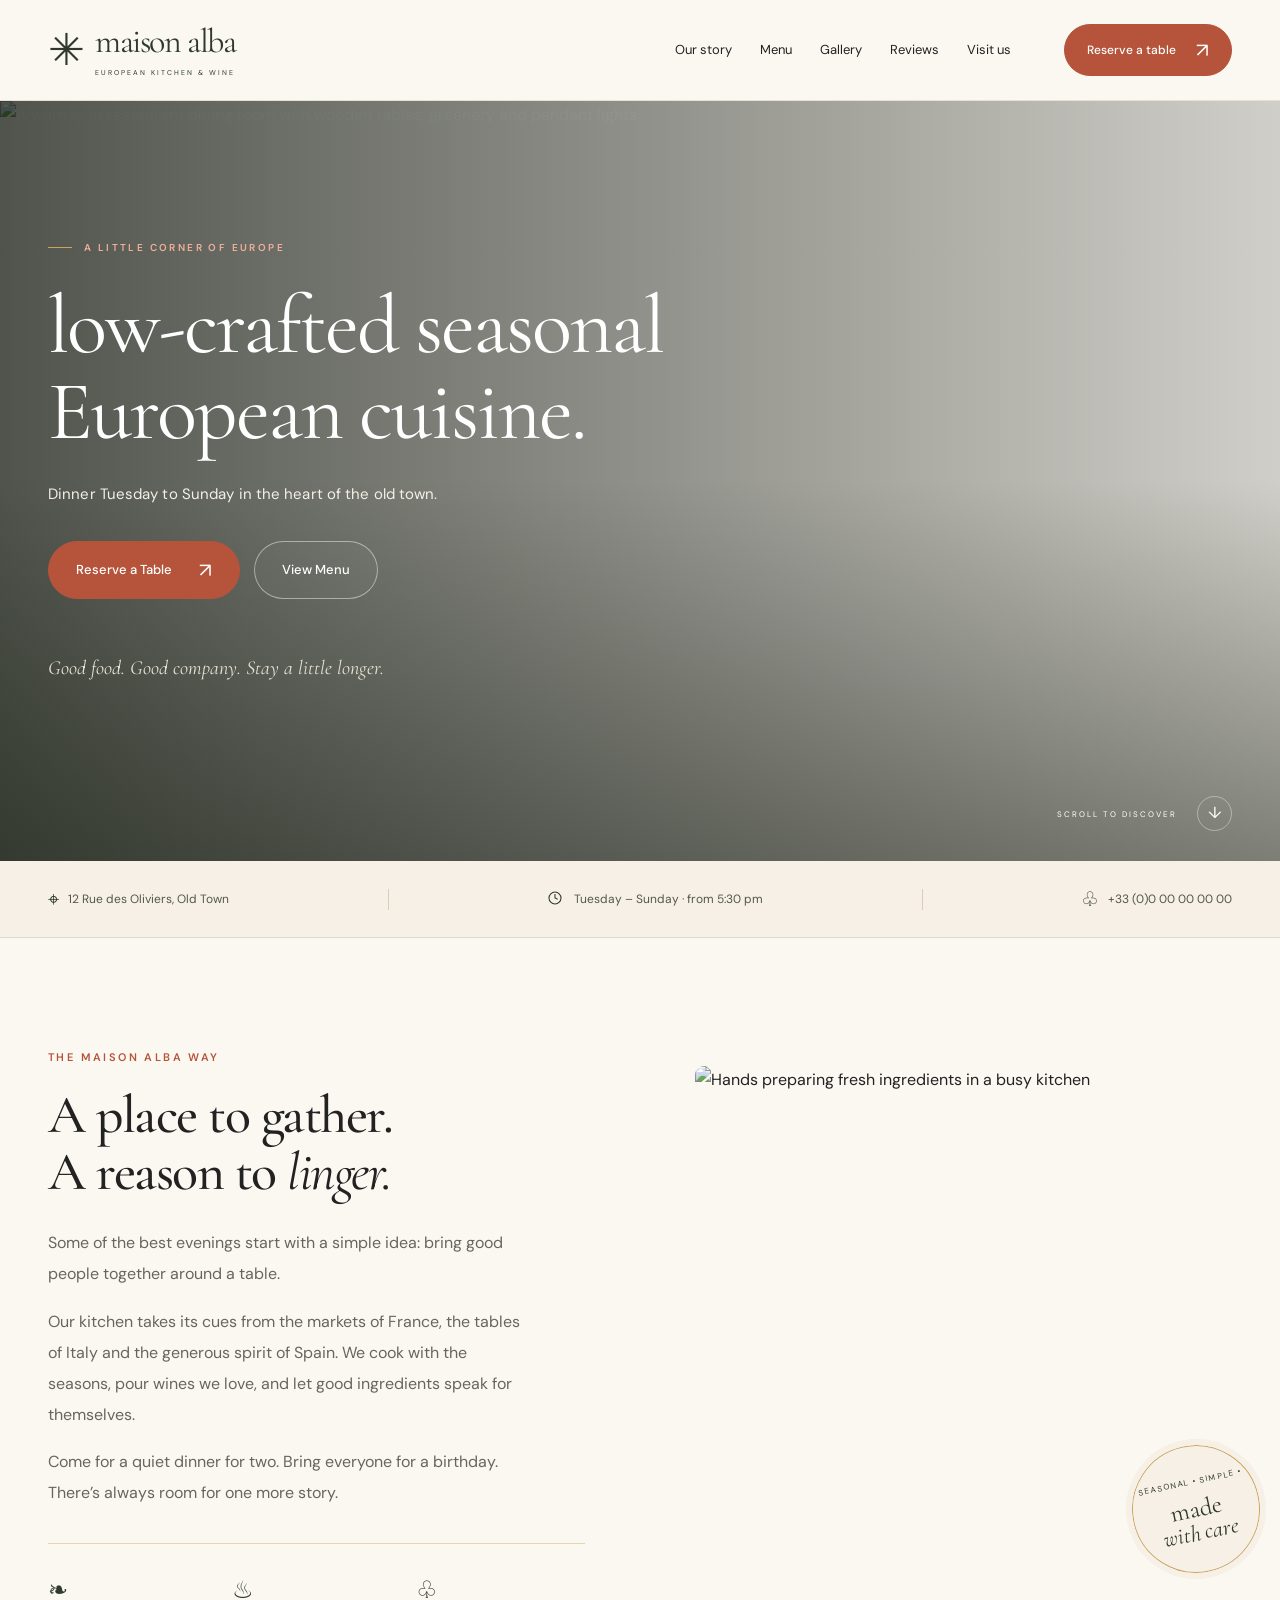
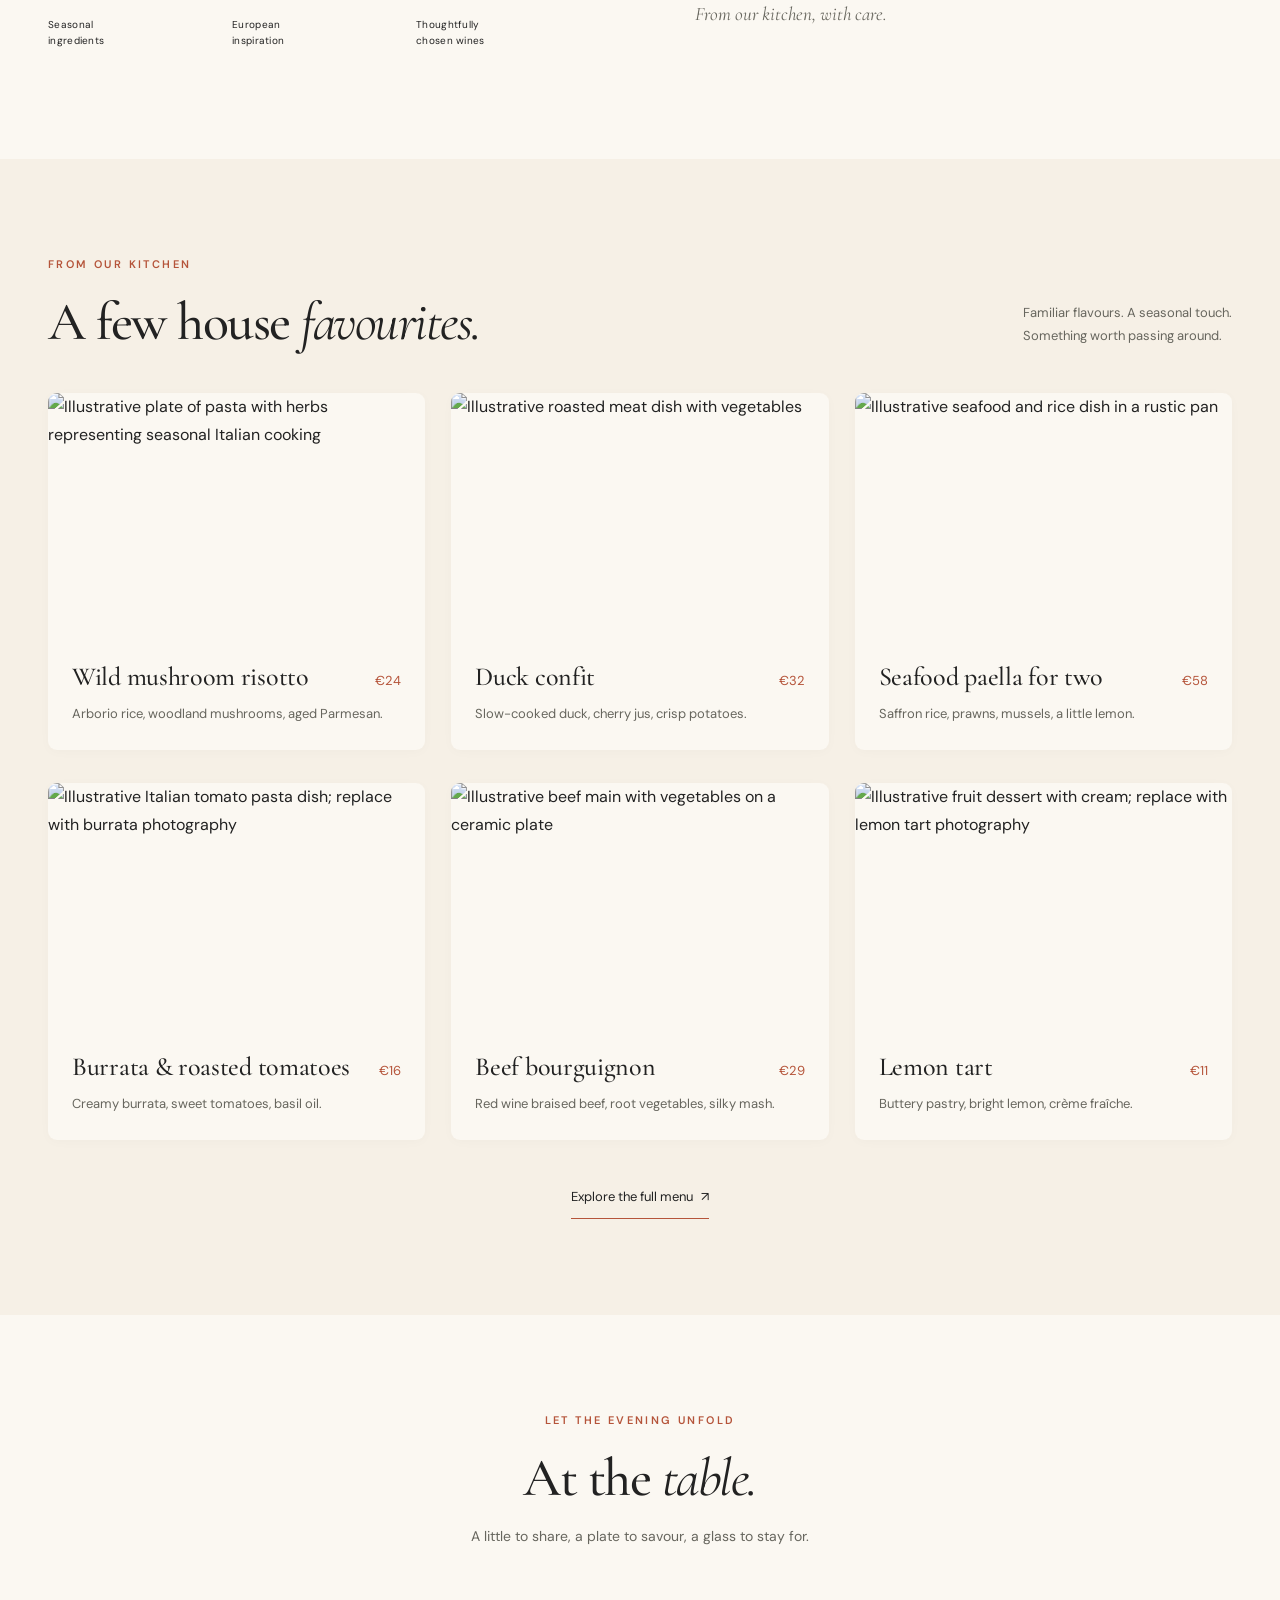
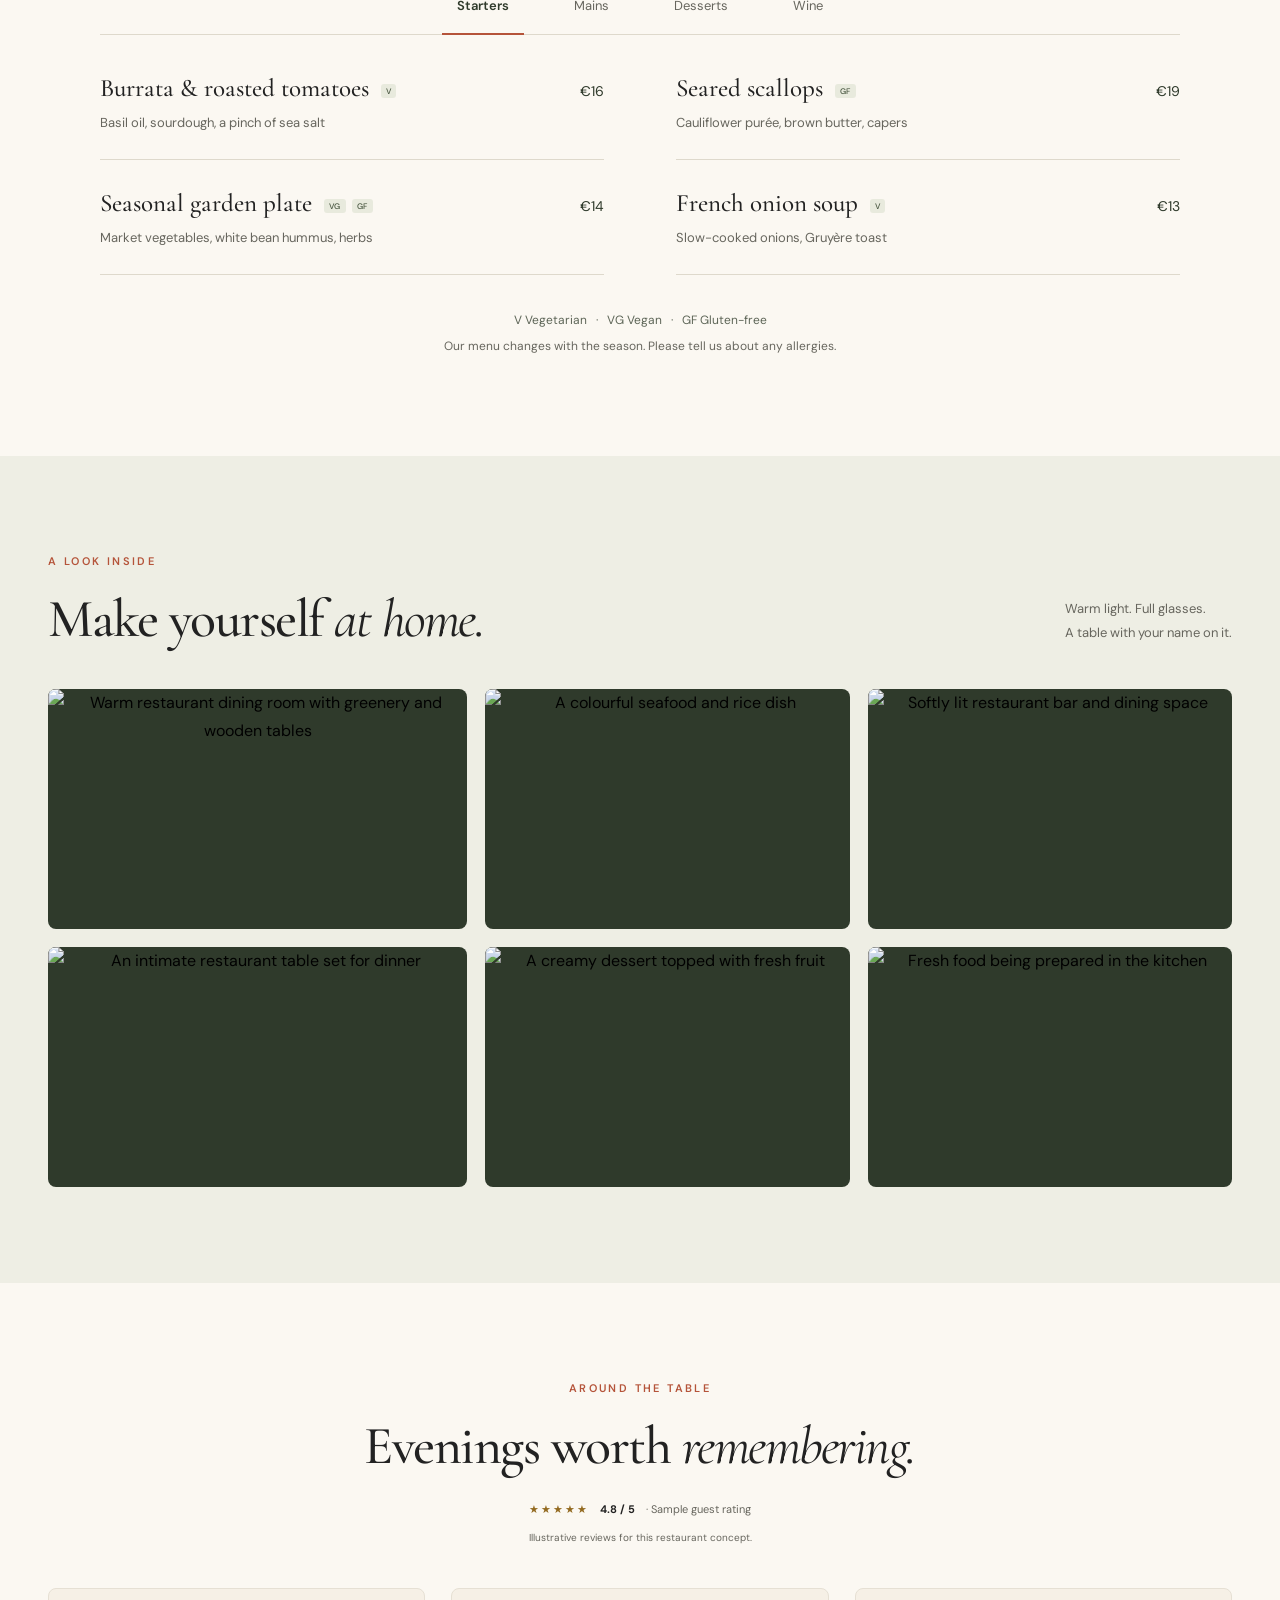
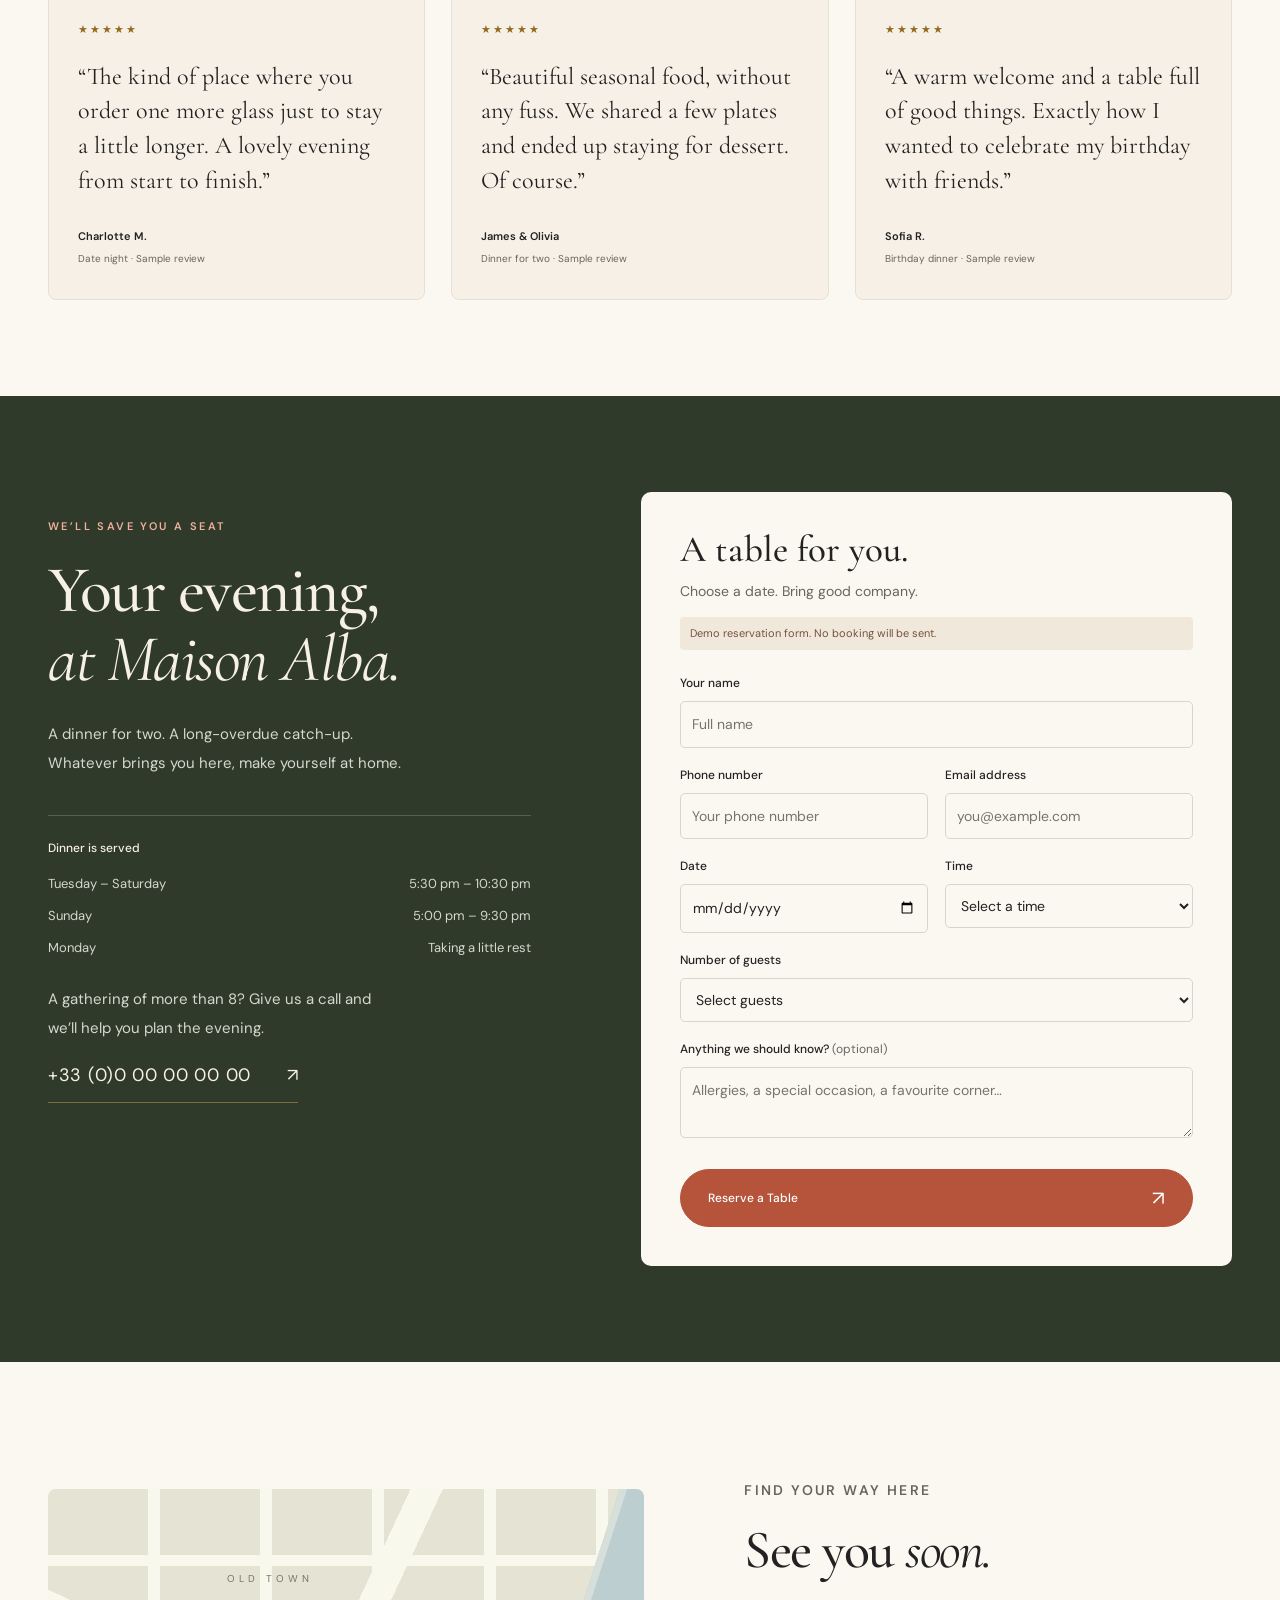
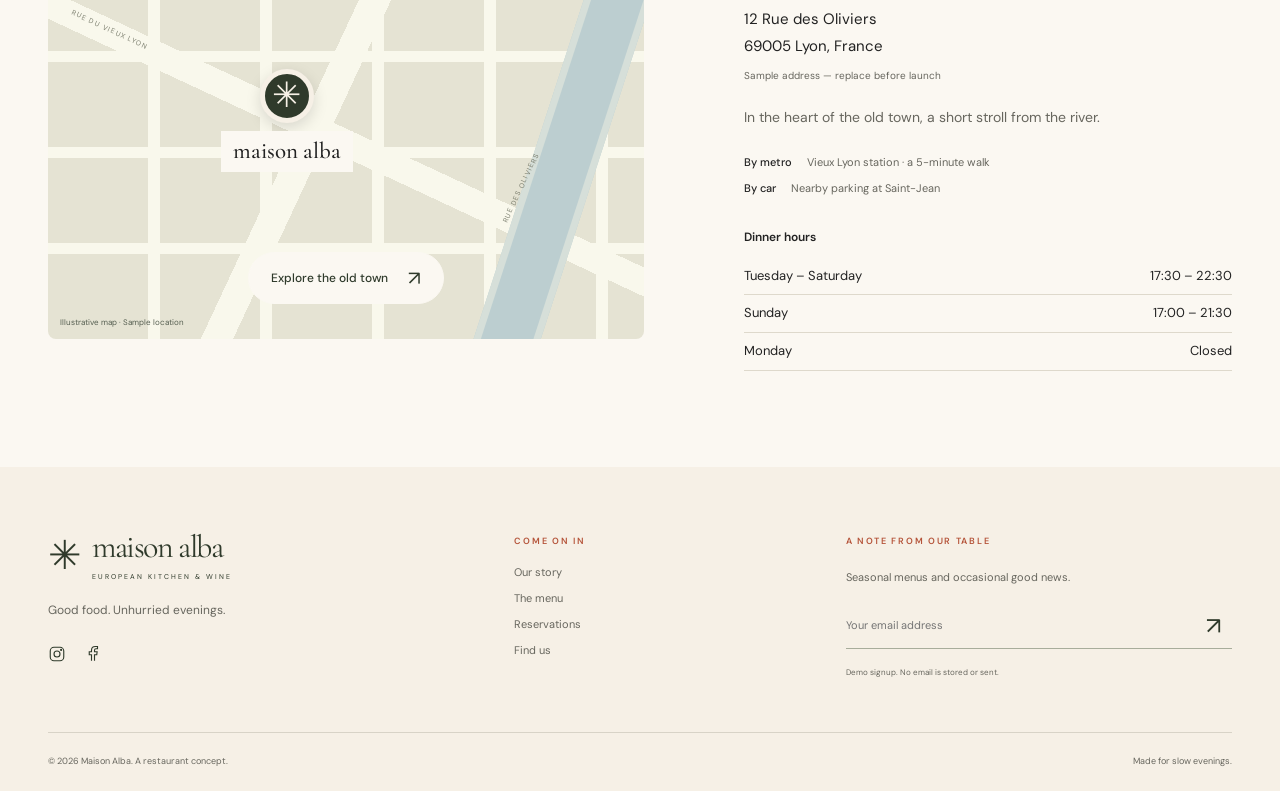
==== commit 61ed92b0: "Refine hero text, icons, caption spacing and section labels" ====
--- a/index.html
+++ b/index.html
@@ -36,14 +36,14 @@
       <div class="hero-shade"></div>
       <div class="hero-content wrap">
         <p class="eyebrow light"><span></span> A LITTLE CORNER OF EUROPE</p>
-        <h1 id="hero-title">Seasonal European food,<br><em>made slowly.</em></h1>
+        <h1 id="hero-title">low-crafted seasonal European cuisine.</h1>
         <p class="hero-subtitle">Dinner Tuesday to Sunday in the heart of the old town.</p>
-        <div class="hero-buttons"><a class="button" href="#reserve">Reserve a Table <span aria-hidden="true">↗</span></a><a class="button button-outline" href="#menu">View Menu <span aria-hidden="true">↓</span></a></div>
+        <div class="hero-buttons"><a class="button" href="#reserve">Reserve a Table <span aria-hidden="true">↗</span></a><a class="button button-outline" href="#menu">View Menu</a></div>
         <p class="hero-footnote">Good food. Good company. Stay a little longer.</p>
       </div>
       <a href="#story" class="scroll-hint" aria-label="Discover our story"><span>SCROLL TO DISCOVER</span><span aria-hidden="true">↓</span></a>
     </section>
-    <div class="info-strip"><div class="wrap"><a href="#visit"><span aria-hidden="true">⌖</span> 12 Rue des Oliviers, Old Town</a><span class="info-divider"></span><p><span class="open-dot"></span> Tuesday – Sunday · from 5:30 pm</p><span class="info-divider"></span><a data-phone href="#visit"><span aria-hidden="true">♧</span> +33 (0)0 00 00 00 00</a></div></div>
+    <div class="info-strip"><div class="wrap"><a href="#visit"><span aria-hidden="true">⌖</span> 12 Rue des Oliviers, Old Town</a><span class="info-divider"></span><p><svg class="hours-clock" aria-hidden="true" viewBox="0 0 24 24" fill="none" stroke="currentColor" stroke-width="1.6"><circle cx="12" cy="12" r="9"/><path d="M12 6v6l4 2"/></svg> Tuesday – Sunday · from 5:30 pm</p><span class="info-divider"></span><a data-phone href="#visit"><span aria-hidden="true">♧</span> +33 (0)0 00 00 00 00</a></div></div>
     <!-- Story -->
     <section class="story section wrap" id="story">
       <div class="story-copy reveal"><p class="eyebrow">THE MAISON ALBA WAY</p><h2>A place to gather.<br>A reason to <em>linger.</em></h2><p>Some of the best evenings start with a simple idea: bring good people together around a table.</p><p>Our kitchen takes its cues from the markets of France, the tables of Italy and the generous spirit of Spain. We cook with the seasons, pour wines we love, and let good ingredients speak for themselves.</p><p>Come for a quiet dinner for two. Bring everyone for a birthday. There’s always room for one more story.</p><div class="story-highlights"><div><span aria-hidden="true">❧</span>Seasonal<br>ingredients</div><div><span aria-hidden="true">♨</span>European<br>inspiration</div><div><span aria-hidden="true">♧</span>Thoughtfully<br>chosen wines</div></div></div>
--- a/styles.css
+++ b/styles.css
@@ -1,12 +1,12 @@
 /* Foundations */
 :root{--olive:#2f3a2b;--cream:#f6f0e6;--paper:#fbf8f2;--terracotta:#b5543a;--gold:#c9a45c;--ink:#222;--muted:#67665e;--line:#ded9cc;--serif:'Cormorant Garamond',Georgia,serif;--sans:'DM Sans',sans-serif}
-*{box-sizing:border-box}html{scroll-behavior:smooth;scroll-padding-top:105px}body{margin:0;background:var(--paper);color:var(--ink);font-family:var(--sans);font-size:16px;line-height:1.75}button,input,select,textarea{font:inherit}button,a,input,select,textarea{-webkit-tap-highlight-color:transparent}a{color:inherit;text-decoration:none}button{cursor:pointer}button:disabled{cursor:wait;opacity:.65}img{display:block;width:100%;object-fit:cover}h1,h2,h3,p,figure{margin:0}h1,h2,h3{font-family:var(--serif);font-weight:500;line-height:1.05}h2{font-size:clamp(43px,4.2vw,61px);letter-spacing:-1.5px}h2 em,h1 em{font-weight:400}h3{font-size:30px}p+p{margin-top:16px}::selection{background:#d6c59f;color:var(--olive)}:focus-visible{outline:3px solid var(--terracotta);outline-offset:5px}.wrap{width:min(1200px,calc(100% - 96px));margin-inline:auto}.section{padding-top:96px;padding-bottom:96px}.center{text-align:center}.eyebrow{font-size:11px;letter-spacing:2.4px;font-weight:600;color:var(--olive);margin-bottom:20px}.eyebrow.light{color:#eee7d6}.button{display:inline-flex;align-items:center;justify-content:center;gap:27px;min-height:52px;padding:13px 27px;background:var(--terracotta);border:1px solid var(--terracotta);border-radius:40px;color:#fff;font-size:13px;font-weight:500;line-height:1.5;transition:transform .2s,background .2s,box-shadow .2s;white-space:nowrap}.button:hover{transform:translateY(-3px);background:#98452f;box-shadow:0 6px 20px #0001}.button span{font-size:20px;font-weight:400}.button-small{min-height:45px;padding:10px 22px;font-size:12px;gap:20px}.button-outline{border-color:#ffffff75;background:#ffffff08;backdrop-filter:blur(4px)}.button-outline:hover{background:#ffffff20}.text-link{font-size:13px;border-bottom:1px solid var(--terracotta);padding-bottom:9px}.text-link span{margin-left:35px}.skip-link{position:fixed;top:-100px;left:20px;background:var(--cream);padding:12px;z-index:100}.skip-link:focus{top:10px}.sr-only{position:absolute;width:1px;height:1px;padding:0;overflow:hidden;clip:rect(0,0,0,0);white-space:nowrap;border:0}
+*{box-sizing:border-box}html{scroll-behavior:smooth;scroll-padding-top:105px}body{margin:0;background:var(--paper);color:var(--ink);font-family:var(--sans);font-size:16px;line-height:1.75}button,input,select,textarea{font:inherit}button,a,input,select,textarea{-webkit-tap-highlight-color:transparent}a{color:inherit;text-decoration:none}button{cursor:pointer}button:disabled{cursor:wait;opacity:.65}img{display:block;width:100%;object-fit:cover}h1,h2,h3,p,figure{margin:0}h1,h2,h3{font-family:var(--serif);font-weight:500;line-height:1.05}h2{font-size:clamp(43px,4.2vw,61px);letter-spacing:-1.5px}h2 em,h1 em{font-weight:400}h3{font-size:30px}p+p{margin-top:16px}::selection{background:#d6c59f;color:var(--olive)}:focus-visible{outline:3px solid var(--terracotta);outline-offset:5px}.wrap{width:min(1200px,calc(100% - 96px));margin-inline:auto}.section{padding-top:96px;padding-bottom:96px}.center{text-align:center}.eyebrow{font-size:11px;letter-spacing:2.4px;font-weight:600;color:var(--terracotta);margin-bottom:20px}.eyebrow.light{color:#f0b09b}.button{display:inline-flex;align-items:center;justify-content:center;gap:27px;min-height:52px;padding:13px 27px;background:var(--terracotta);border:1px solid var(--terracotta);border-radius:40px;color:#fff;font-size:13px;font-weight:500;line-height:1.5;transition:transform .2s,background .2s,box-shadow .2s;white-space:nowrap}.button:hover{transform:translateY(-3px);background:#98452f;box-shadow:0 6px 20px #0001}.button span{font-size:20px;font-weight:400}.button-small{min-height:45px;padding:10px 22px;font-size:12px;gap:20px}.button-outline{border-color:#ffffff75;background:#ffffff08;backdrop-filter:blur(4px)}.button-outline:hover{background:#ffffff20}.text-link{font-size:13px;border-bottom:1px solid var(--terracotta);padding-bottom:9px}.text-link{display:inline-flex;align-items:center;gap:8px}.text-link span{margin-left:0}.skip-link{position:fixed;top:-100px;left:20px;background:var(--cream);padding:12px;z-index:100}.skip-link:focus{top:10px}.sr-only{position:absolute;width:1px;height:1px;padding:0;overflow:hidden;clip:rect(0,0,0,0);white-space:nowrap;border:0}
 /* Sticky navigation */
 .header{position:sticky;top:0;z-index:30;background:var(--paper);border-bottom:1px solid #e6e0d5}.header-inner{height:100px;display:flex;align-items:center;justify-content:space-between;gap:30px}.wordmark{display:inline-flex;align-items:center;gap:10px;color:var(--olive);flex-shrink:0}.wordmark>span:last-child{font-family:var(--serif);font-size:34px;line-height:1;letter-spacing:-1.4px}.wordmark small{font-family:var(--sans);display:block;letter-spacing:2px;font-size:7px;margin-top:10px;text-align:center}.brand-flower{font-size:44px;line-height:1;font-weight:400}.navigation{display:flex;gap:28px;margin-left:auto;margin-right:23px;font-size:12px}.navigation a{padding-block:10px;position:relative}.navigation a:after{content:'';position:absolute;height:1px;bottom:4px;left:0;right:100%;background:var(--terracotta);transition:right .25s}.navigation a:hover:after{right:0}.header-actions{display:flex;align-items:center;gap:18px}.menu-toggle{display:none;border:0;background:none;width:30px;height:32px;padding:6px 0}.menu-toggle span{display:block;height:1px;background:var(--olive);margin:6px 0;transition:transform .2s}
 /* Immersive hero and location strip */
-.hero{position:relative;min-height:665px;height:min(760px,calc(100svh - 100px));max-height:850px;isolation:isolate;color:white;display:flex;align-items:center}.hero-image{position:absolute;inset:0;height:100%;z-index:-3;object-position:center 57%}.hero-shade{position:absolute;inset:0;z-index:-2;background:linear-gradient(90deg,#11180fbb 0%,#171c1475 52%,#171b1430 100%),linear-gradient(0deg,#12180d70,transparent 50%)}.hero-content{padding-top:28px;padding-bottom:65px}.hero .eyebrow{font-size:10px;display:flex;align-items:center;gap:12px;margin-bottom:26px}.hero .eyebrow span{width:24px;height:1px;background:var(--gold)}h1{font-size:clamp(62px,6.5vw,94px);font-weight:400;letter-spacing:-2px;line-height:1.04;max-width:1000px;text-wrap:balance}h1 em{color:#efe0c6}.hero-subtitle{font-size:15px;margin-top:25px;color:#f5f0e7;letter-spacing:.1px}.hero-buttons{display:flex;gap:14px;margin-top:34px}.hero-footnote{font-family:var(--serif);font-style:italic;font-size:20px;color:#e7e1d5;margin-top:52px}.scroll-hint{position:absolute;bottom:30px;right:max(48px,calc((100vw - 1200px)/2));display:flex;align-items:center;gap:20px}.scroll-hint span:first-child{font-size:8px;letter-spacing:2px}.scroll-hint span:last-child{border:1px solid #ffffff60;border-radius:50%;width:35px;height:35px;text-align:center;line-height:32px}.info-strip{background:var(--cream);border-bottom:1px solid var(--line)}.info-strip .wrap{display:flex;align-items:center;justify-content:space-between;gap:25px;min-height:76px;font-size:11px;color:#54574e}.info-strip p{margin:0}.info-strip a{display:flex;align-items:center;gap:9px}.info-strip a>span{font-size:20px;color:var(--olive)}.info-divider{width:1px;height:21px;background:#d9cfb8}.open-dot{display:inline-block;width:6px;height:6px;background:var(--olive);border-radius:50%;vertical-align:middle;margin-right:8px}
+.hero{position:relative;min-height:665px;height:min(760px,calc(100svh - 100px));max-height:850px;isolation:isolate;color:white;display:flex;align-items:center}.hero-image{position:absolute;inset:0;height:100%;z-index:-3;object-position:center 57%}.hero-shade{position:absolute;inset:0;z-index:-2;background:linear-gradient(90deg,#11180fbb 0%,#171c1475 52%,#171b1430 100%),linear-gradient(0deg,#12180d70,transparent 50%)}.hero-content{padding-top:28px;padding-bottom:65px}.hero .eyebrow{font-size:10px;display:flex;align-items:center;gap:12px;margin-bottom:26px}.hero .eyebrow span{width:24px;height:1px;background:var(--gold)}h1{font-size:clamp(62px,6.5vw,94px);font-weight:400;letter-spacing:-2px;line-height:1.04;max-width:1000px;text-wrap:balance}h1 em{color:#efe0c6}.hero-subtitle{font-size:15px;margin-top:25px;color:#f5f0e7;letter-spacing:.1px}.hero-buttons{display:flex;gap:14px;margin-top:34px}.hero-footnote{font-family:var(--serif);font-style:italic;font-size:20px;color:#e7e1d5;margin-top:52px}.scroll-hint{position:absolute;bottom:30px;right:max(48px,calc((100vw - 1200px)/2));display:flex;align-items:center;gap:20px}.scroll-hint span:first-child{font-size:8px;letter-spacing:2px}.scroll-hint span:last-child{border:1px solid #ffffff60;border-radius:50%;width:35px;height:35px;text-align:center;line-height:32px}.info-strip{background:var(--cream);border-bottom:1px solid var(--line)}.info-strip .wrap{display:flex;align-items:center;justify-content:space-between;gap:25px;min-height:76px;font-size:11px;color:#54574e}.info-strip p{margin:0}.info-strip a{display:flex;align-items:center;gap:9px}.info-strip a>span{font-size:20px;color:var(--olive)}.info-divider{width:1px;height:21px;background:#d9cfb8}.hours-clock{display:inline-block;width:16px;height:16px;vertical-align:-3px;margin-right:8px;color:var(--olive)}
 /* Our story */
-.story{display:grid;grid-template-columns:1fr 1fr;gap:110px;align-items:center;padding-top:110px;padding-bottom:110px}.story-copy h2{margin-bottom:27px}.story-copy>p:not(.eyebrow){font-size:14px;color:var(--muted);max-width:480px;line-height:1.95}.story-photo{position:relative;padding-bottom:29px}.story-photo>img{height:515px;border-radius:9px;object-position:42% center;filter:saturate(.7)}.photo-note{position:absolute;bottom:0;left:0;font-family:var(--serif);font-size:19px;font-style:italic;color:var(--muted)}.round-stamp{position:absolute;right:-28px;bottom:58px;width:128px;height:128px;border-radius:50%;background:var(--cream);border:1px solid var(--gold);outline:6px solid var(--cream);color:var(--olive);display:flex;align-items:center;justify-content:center;text-align:center;flex-direction:column;font-size:8px;letter-spacing:1.3px;transform:rotate(-12deg)}.round-stamp b{font:25px/.9 var(--serif);margin-top:10px;letter-spacing:0}.round-stamp i{font-size:23px}.story-highlights{display:grid;grid-template-columns:repeat(3,1fr);margin-top:34px;padding-top:27px;border-top:1px solid #c9a45c70;gap:15px}.story-highlights>div{font-size:10px;line-height:1.6;letter-spacing:.3px}.story-highlights span{display:block;font-size:24px;color:var(--olive);margin-bottom:8px}
+.story{display:grid;grid-template-columns:1fr 1fr;gap:110px;align-items:center;padding-top:110px;padding-bottom:110px}.story-copy h2{margin-bottom:27px}.story-copy>p:not(.eyebrow){font-size:14px;color:var(--muted);max-width:480px;line-height:1.95}.story-photo{position:relative;padding-bottom:0}.story-photo>img{height:515px;border-radius:9px;object-position:42% center;filter:saturate(.7)}.photo-note{display:block;margin-top:16px;font-family:var(--serif);font-size:19px;font-style:italic;color:var(--muted)}.round-stamp{position:absolute;right:-28px;bottom:58px;width:128px;height:128px;border-radius:50%;background:var(--cream);border:1px solid var(--gold);outline:6px solid var(--cream);color:var(--olive);display:flex;align-items:center;justify-content:center;text-align:center;flex-direction:column;font-size:8px;letter-spacing:1.3px;transform:rotate(-12deg)}.round-stamp b{font:25px/.9 var(--serif);margin-top:10px;letter-spacing:0}.round-stamp i{font-size:23px}.story-highlights{display:grid;grid-template-columns:repeat(3,1fr);margin-top:34px;padding-top:27px;border-top:1px solid #c9a45c70;gap:15px}.story-highlights>div{font-size:10px;line-height:1.6;letter-spacing:.3px}.story-highlights span{display:block;font-size:24px;color:var(--olive);margin-bottom:8px}
 /* Dish cards */
 .signature{background:var(--cream)}.section-heading{display:flex;justify-content:space-between;align-items:flex-end;gap:40px;margin-bottom:42px}.section-heading>p{font-size:13px;line-height:1.8;color:var(--muted);padding-bottom:3px}.dish-grid{display:grid;grid-template-columns:repeat(3,1fr);gap:33px 26px}.dish-card{overflow:hidden;background:var(--paper);border-radius:9px;box-shadow:0 2px 12px #2f3a2b06}.dish-photo{overflow:hidden}.dish-photo img{height:248px;transition:transform .6s;filter:saturate(.8)}.dish-card:hover img{transform:scale(1.05)}.dish-copy{padding:22px 24px 25px}.dish-title{display:flex;align-items:baseline;justify-content:space-between;gap:10px}.dish-title h3{font-size:26px;letter-spacing:-.3px}.dish-title>span{font-size:13px;color:var(--terracotta);white-space:nowrap}.dish-copy p{font-size:11px;color:var(--muted);line-height:1.8;margin-top:9px}.section-link{margin-top:42px}
 /* Menu */
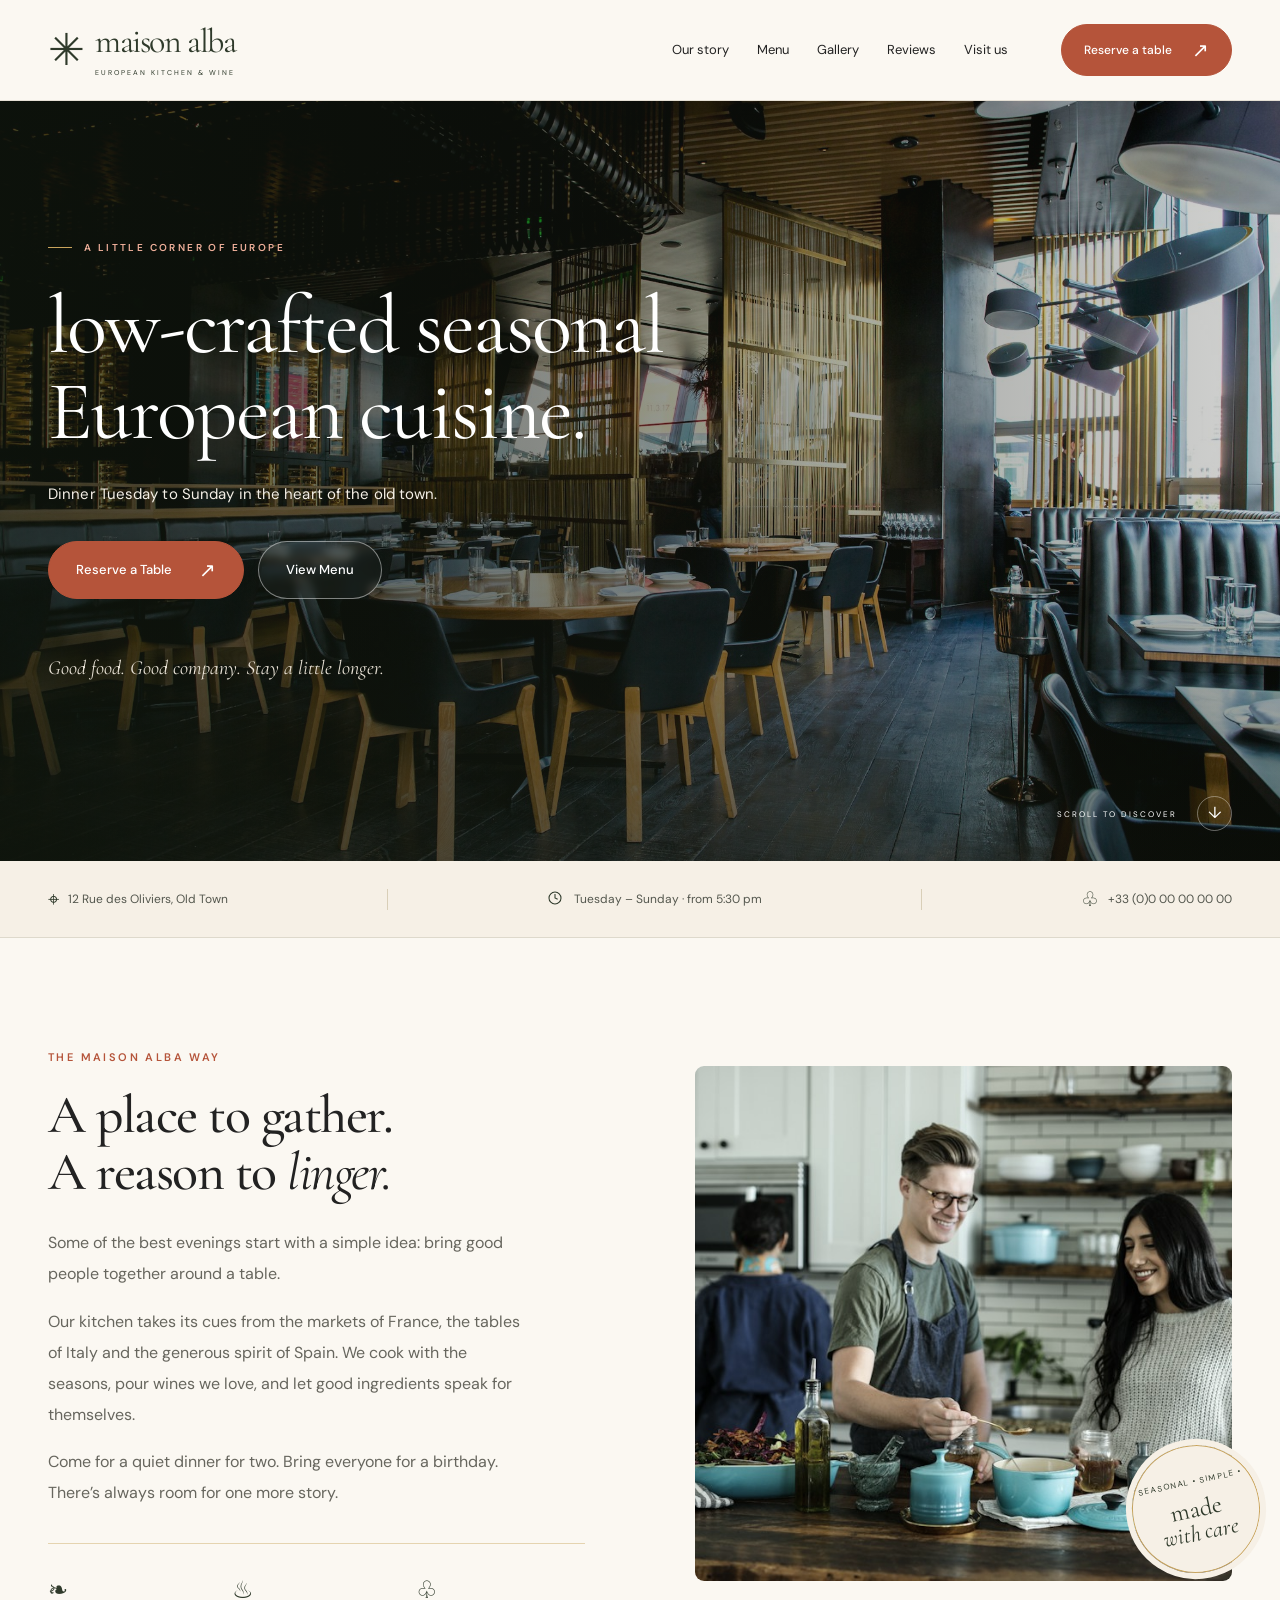
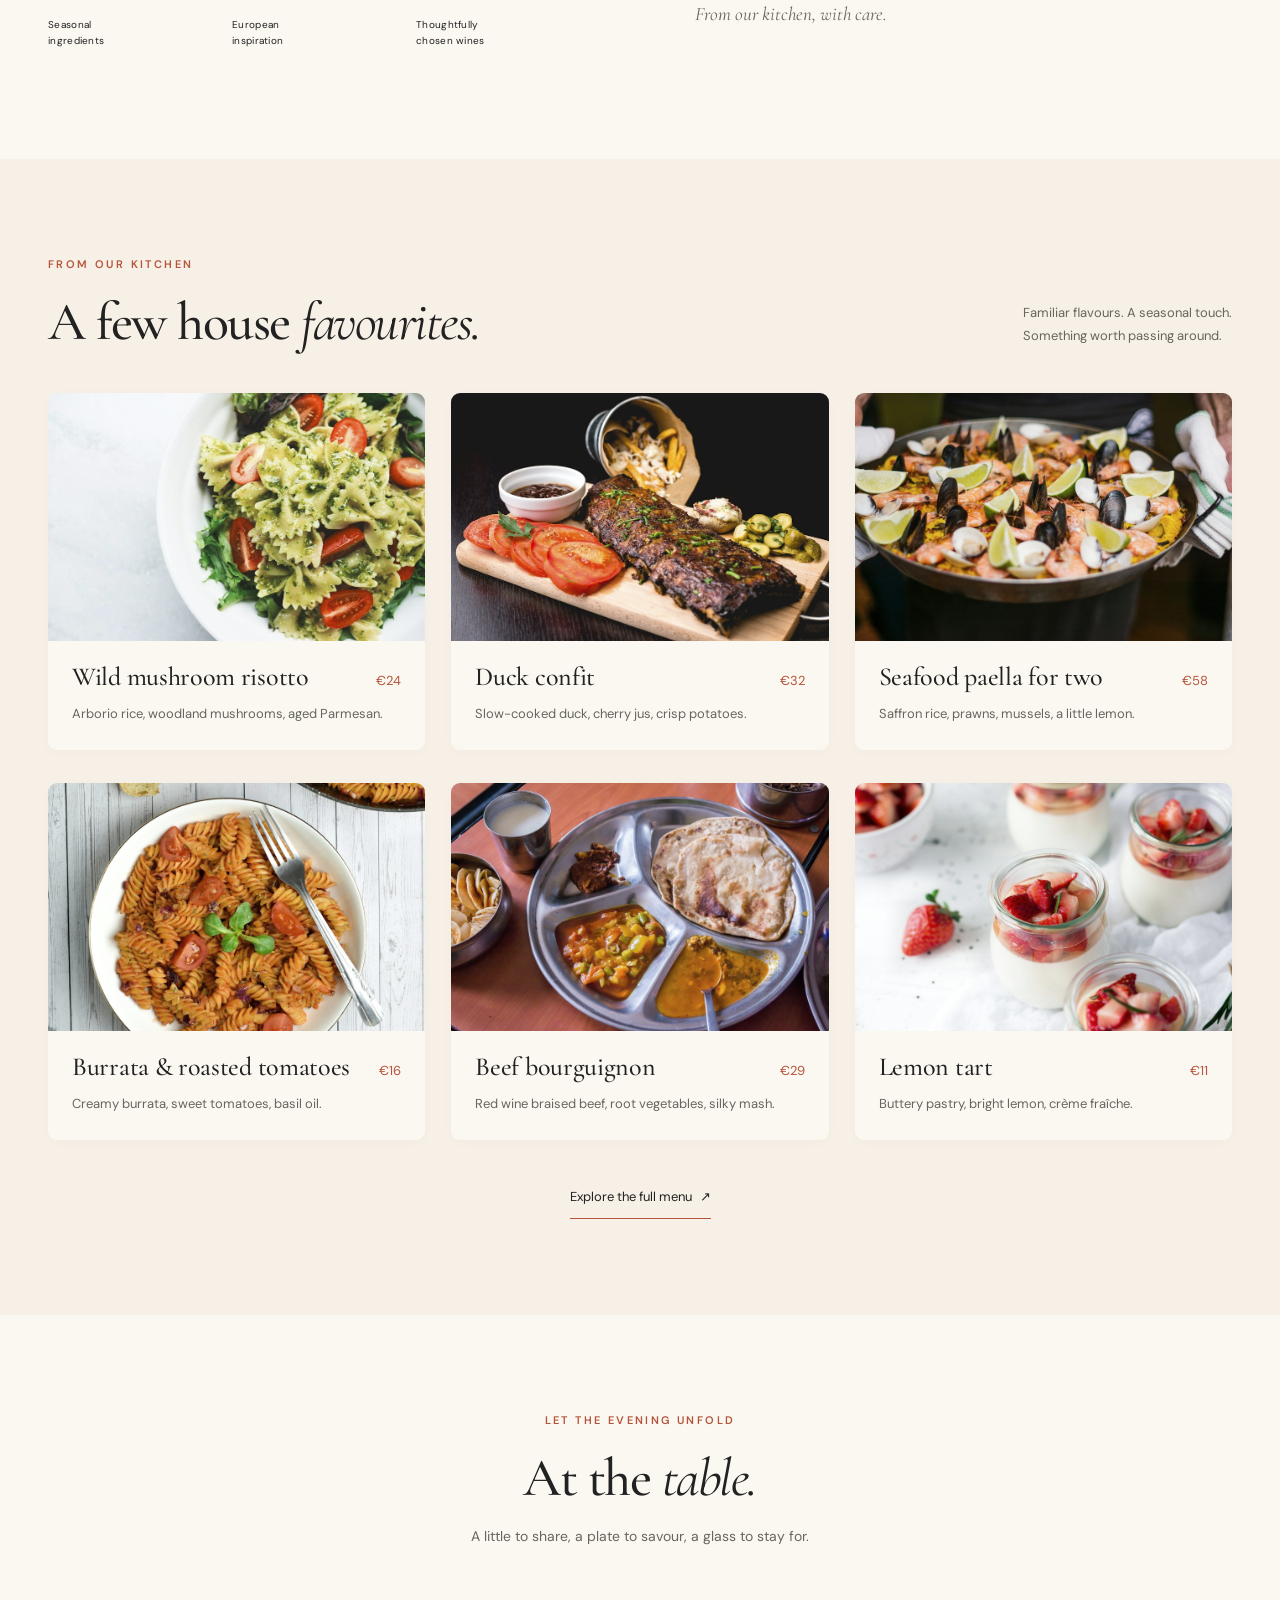
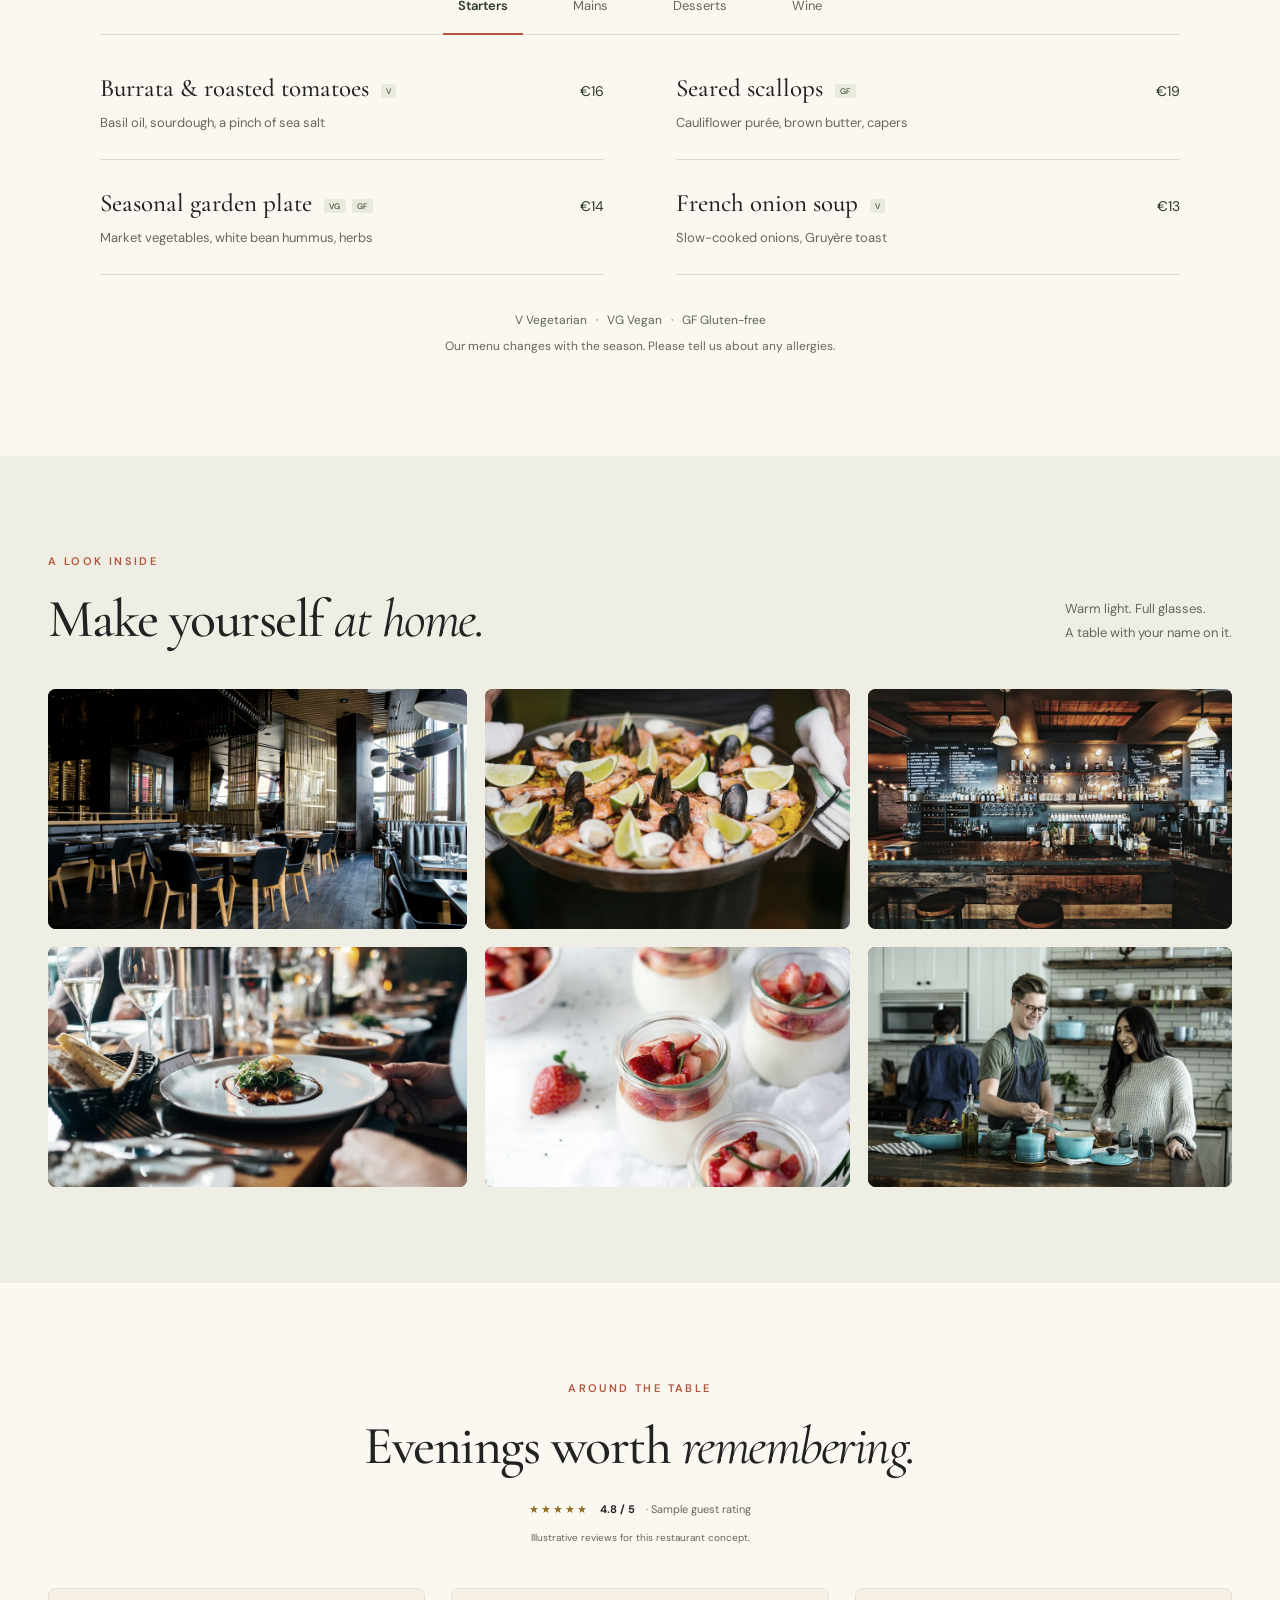
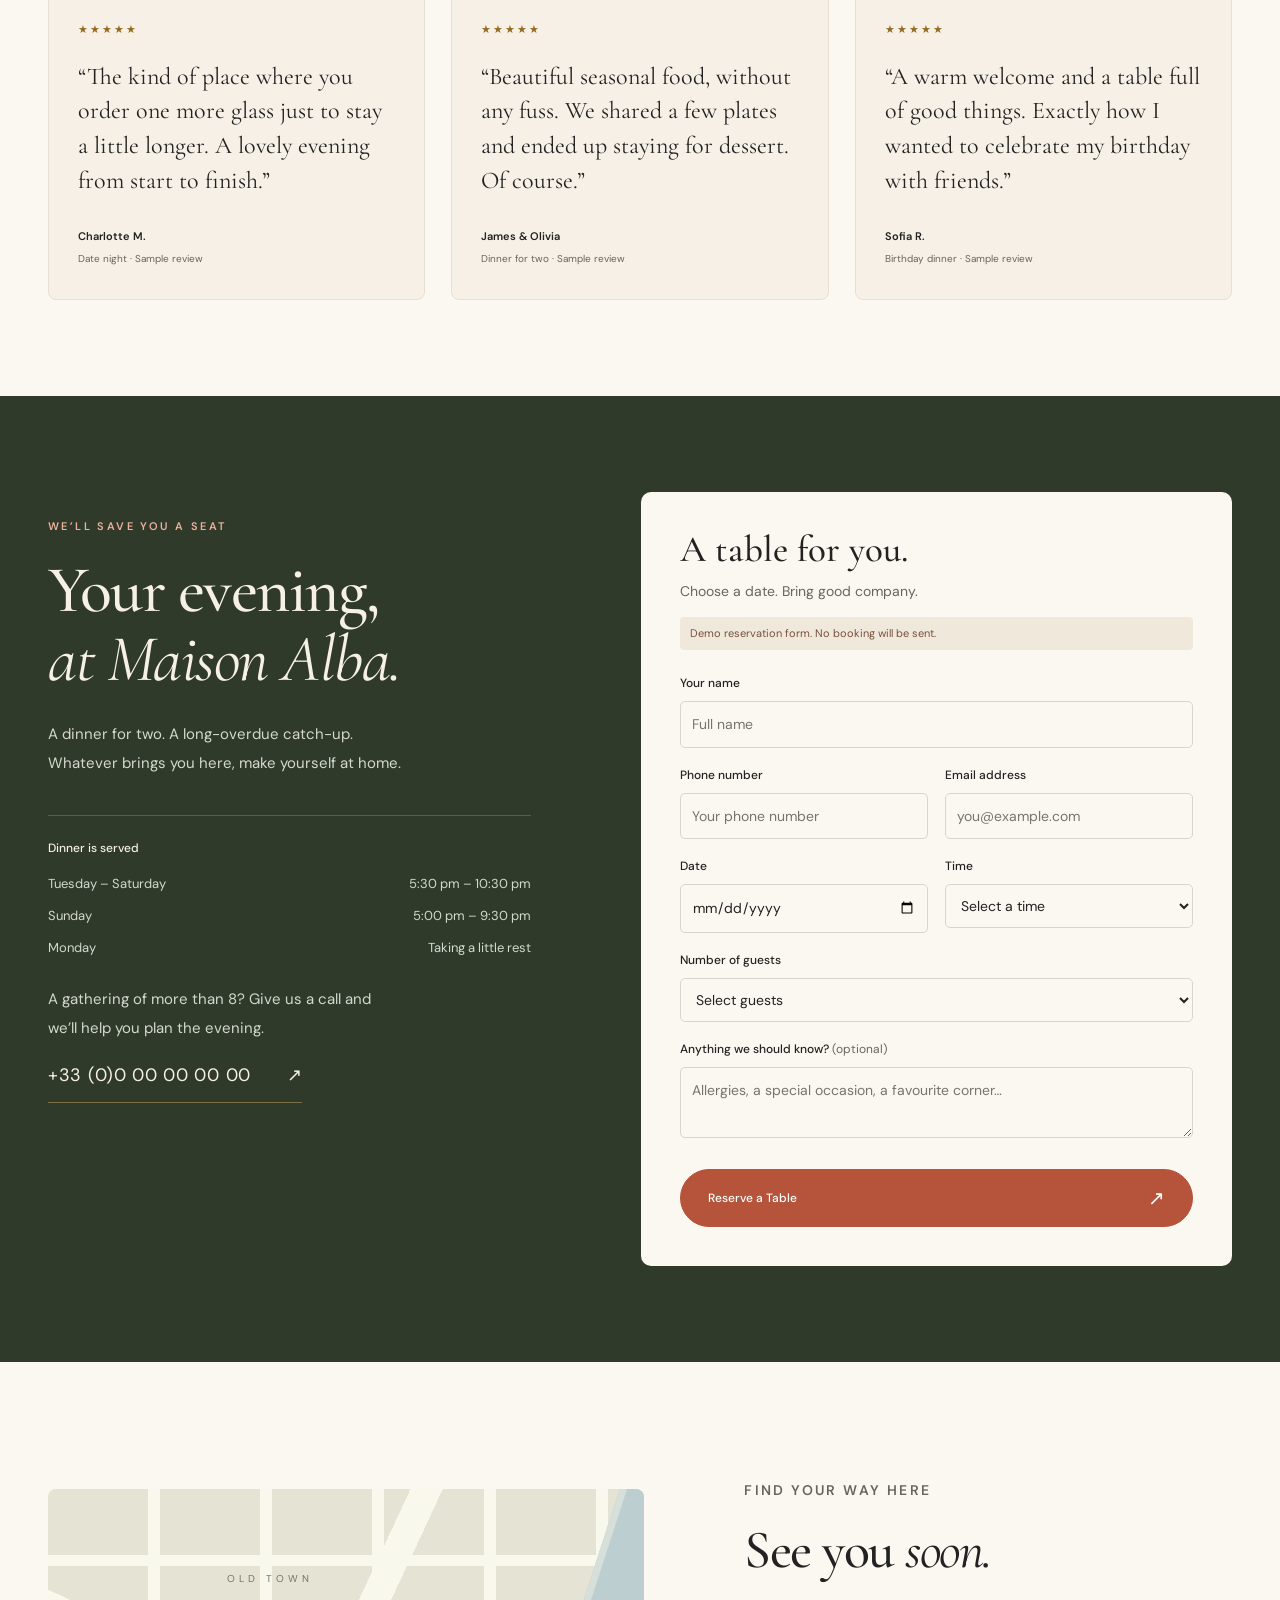
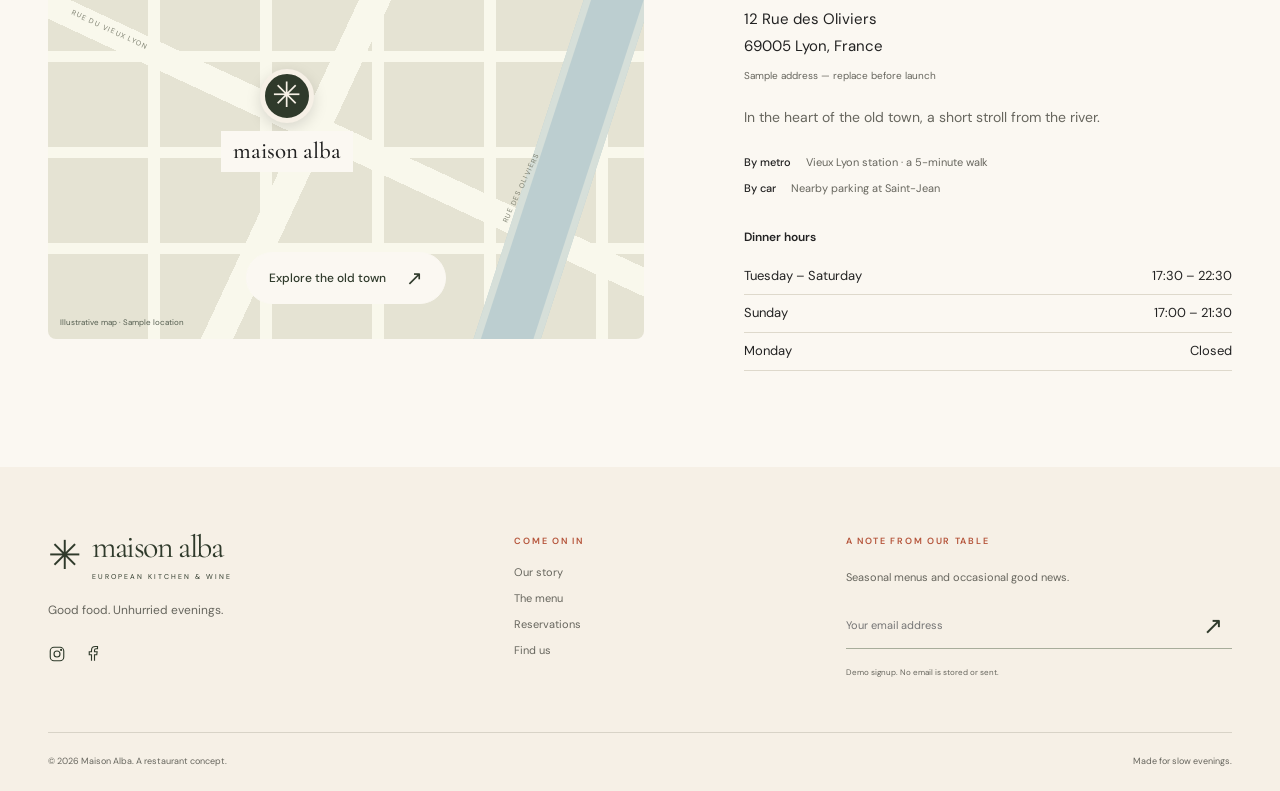
==== commit fa7153e2: "Add original photos and self-hosted fonts to assets folder" ====
--- a/index.html
+++ b/index.html
@@ -10,11 +10,9 @@
   <meta property="og:description" content="Seasonal European food, made slowly. Discover our menu and find your place at the table.">
   <meta property="og:type" content="website">
   <meta property="og:url" content="https://maison-alba-old-town.bluishpig2.chatgpt.site">
-  <meta property="og:image" content="https://images.unsplash.com/photo-1517248135467-4c7edcad34c4?auto=format&fit=crop&w=1200&q=85">
-  <link rel="preconnect" href="https://fonts.googleapis.com">
-  <link rel="preconnect" href="https://fonts.gstatic.com" crossorigin>
-  <link href="https://fonts.googleapis.com/css2?family=Cormorant+Garamond:ital,wght@0,400;0,500;0,600;1,400;1,500&family=DM+Sans:wght@400;450;500;600;700&display=swap" rel="stylesheet">
-  <link rel="preload" as="image" href="https://images.unsplash.com/photo-1517248135467-4c7edcad34c4?auto=format&fit=crop&w=1200&q=85">
+  <meta property="og:image" content="https://maison-alba-old-town.bluishpig2.chatgpt.site/assets/dining.jpg">
+  <link rel="stylesheet" href="assets/fonts.css">
+  <link rel="preload" as="image" href="assets/dining.jpg">
   <link rel="stylesheet" href="styles.css">
   <!-- Demo business details: replace from config.js before using for a real restaurant. -->
   <script type="application/ld+json">{"@context":"https://schema.org","@type":"Restaurant","name":"Maison Alba (demonstration)","servesCuisine":["French","Italian","Spanish","Modern European"],"url":"https://maison-alba-old-town.bluishpig2.chatgpt.site","priceRange":"€€€","telephone":"+33 0 00 00 00 00","address":{"@type":"PostalAddress","streetAddress":"12 Rue des Oliviers (sample address)","addressLocality":"Lyon","postalCode":"69005","addressCountry":"FR"},"openingHoursSpecification":[{"@type":"OpeningHoursSpecification","dayOfWeek":["Tuesday","Wednesday","Thursday","Friday","Saturday"],"opens":"17:30","closes":"22:30"},{"@type":"OpeningHoursSpecification","dayOfWeek":"Sunday","opens":"17:00","closes":"21:30"}]}</script>
@@ -32,7 +30,7 @@
   <main id="main">
     <!-- Hero -->
     <section class="hero" aria-labelledby="hero-title">
-      <img class="hero-image" src="https://images.unsplash.com/photo-1517248135467-4c7edcad34c4?auto=format&fit=crop&w=1200&q=85" alt="A warmly lit restaurant dining room with wooden tables, greenery and pendant lights" width="2000" height="1333" fetchpriority="high">
+      <img class="hero-image" src="assets/dining.jpg" alt="A warmly lit restaurant dining room with wooden tables, greenery and pendant lights" width="2000" height="1333" fetchpriority="high">
       <div class="hero-shade"></div>
       <div class="hero-content wrap">
         <p class="eyebrow light"><span></span> A LITTLE CORNER OF EUROPE</p>
@@ -65,7 +63,7 @@
   <!-- Footer -->
   <footer class="footer"><div class="wrap footer-top"><div><a class="wordmark" href="#"><span class="brand-flower" aria-hidden="true">✳</span><span>maison alba<small>EUROPEAN KITCHEN & WINE</small></span></a><p>Good food. Unhurried evenings.</p><div class="social-links"><a href="https://www.instagram.com/" target="_blank" rel="noopener" aria-label="Instagram (placeholder profile)"><svg viewBox="0 0 24 24" aria-hidden="true"><rect x="3" y="3" width="18" height="18" rx="5"/><circle cx="12" cy="12" r="4"/><circle cx="17.5" cy="6.5" r=".7"/></svg></a><a href="https://www.facebook.com/" target="_blank" rel="noopener" aria-label="Facebook (placeholder profile)"><svg viewBox="0 0 24 24" aria-hidden="true"><path d="M14 21v-8h3l.5-4H14V7c0-1 .5-2 2-2h2V2h-3c-3 0-5 2-5 5v2H7v4h3v8"/></svg></a></div></div><div class="footer-nav"><p class="eyebrow">COME ON IN</p><a href="#story">Our story</a><a href="#menu">The menu</a><a href="#reserve">Reservations</a><a href="#visit">Find us</a></div><div class="newsletter"><p class="eyebrow">A NOTE FROM OUR TABLE</p><p>Seasonal menus and occasional good news.</p><form id="newsletter-form" novalidate><label class="sr-only" for="newsletter-email">Email address</label><div class="newsletter-input"><input id="newsletter-email" type="email" placeholder="Your email address" autocomplete="email" required><button type="submit" aria-label="Join the newsletter">↗</button></div><p id="newsletter-status" role="status"></p></form><small>Demo signup. No email is stored or sent.</small></div></div><div class="wrap footer-bottom"><span>© <span id="year">2026</span> Maison Alba. A restaurant concept.</span><span>Made for slow evenings.</span></div></footer>
   <div class="mobile-reserve"><a class="button" href="#reserve">Reserve a Table <span aria-hidden="true">↗</span></a></div>
-  <dialog id="lightbox" aria-label="Photo gallery"><button class="lightbox-close" aria-label="Close photo">×</button><button class="lightbox-prev" aria-label="Previous photo">←</button><figure><img id="lightbox-image" src="https://images.unsplash.com/photo-1517248135467-4c7edcad34c4?auto=format&fit=crop&w=1200&q=85" alt=""><figcaption id="lightbox-caption"></figcaption></figure><button class="lightbox-next" aria-label="Next photo">→</button></dialog>
+  <dialog id="lightbox" aria-label="Photo gallery"><button class="lightbox-close" aria-label="Close photo">×</button><button class="lightbox-prev" aria-label="Previous photo">←</button><figure><img id="lightbox-image" src="assets/dining.jpg" alt=""><figcaption id="lightbox-caption"></figcaption></figure><button class="lightbox-next" aria-label="Next photo">→</button></dialog>
   <script src="config.js"></script><script src="app.js"></script>
 </body>
 </html>
--- a/assets/fonts.css
+++ b/assets/fonts.css
@@ -0,0 +1,25 @@
+/* Self-hosted Latin subset; see fonts/ license files. */
+@font-face {
+  font-family: 'Cormorant Garamond';
+  font-style: italic;
+  font-weight: 400 600;
+  font-display: swap;
+  src: url(fonts/cormorant-garamond-italic.woff2) format('woff2');
+  unicode-range: U+0000-00FF, U+0131, U+0152-0153, U+02BB-02BC, U+02C6, U+02DA, U+02DC, U+0304, U+0308, U+0329, U+2000-206F, U+20AC, U+2122, U+2191, U+2193, U+2212, U+2215, U+FEFF, U+FFFD;
+}
+@font-face {
+  font-family: 'Cormorant Garamond';
+  font-style: normal;
+  font-weight: 400 600;
+  font-display: swap;
+  src: url(fonts/cormorant-garamond-normal.woff2) format('woff2');
+  unicode-range: U+0000-00FF, U+0131, U+0152-0153, U+02BB-02BC, U+02C6, U+02DA, U+02DC, U+0304, U+0308, U+0329, U+2000-206F, U+20AC, U+2122, U+2191, U+2193, U+2212, U+2215, U+FEFF, U+FFFD;
+}
+@font-face {
+  font-family: 'DM Sans';
+  font-style: normal;
+  font-weight: 400 700;
+  font-display: swap;
+  src: url(fonts/dm-sans-normal.woff2) format('woff2');
+  unicode-range: U+0000-00FF, U+0131, U+0152-0153, U+02BB-02BC, U+02C6, U+02DA, U+02DC, U+0304, U+0308, U+0329, U+2000-206F, U+20AC, U+2122, U+2191, U+2193, U+2212, U+2215, U+FEFF, U+FFFD;
+}
